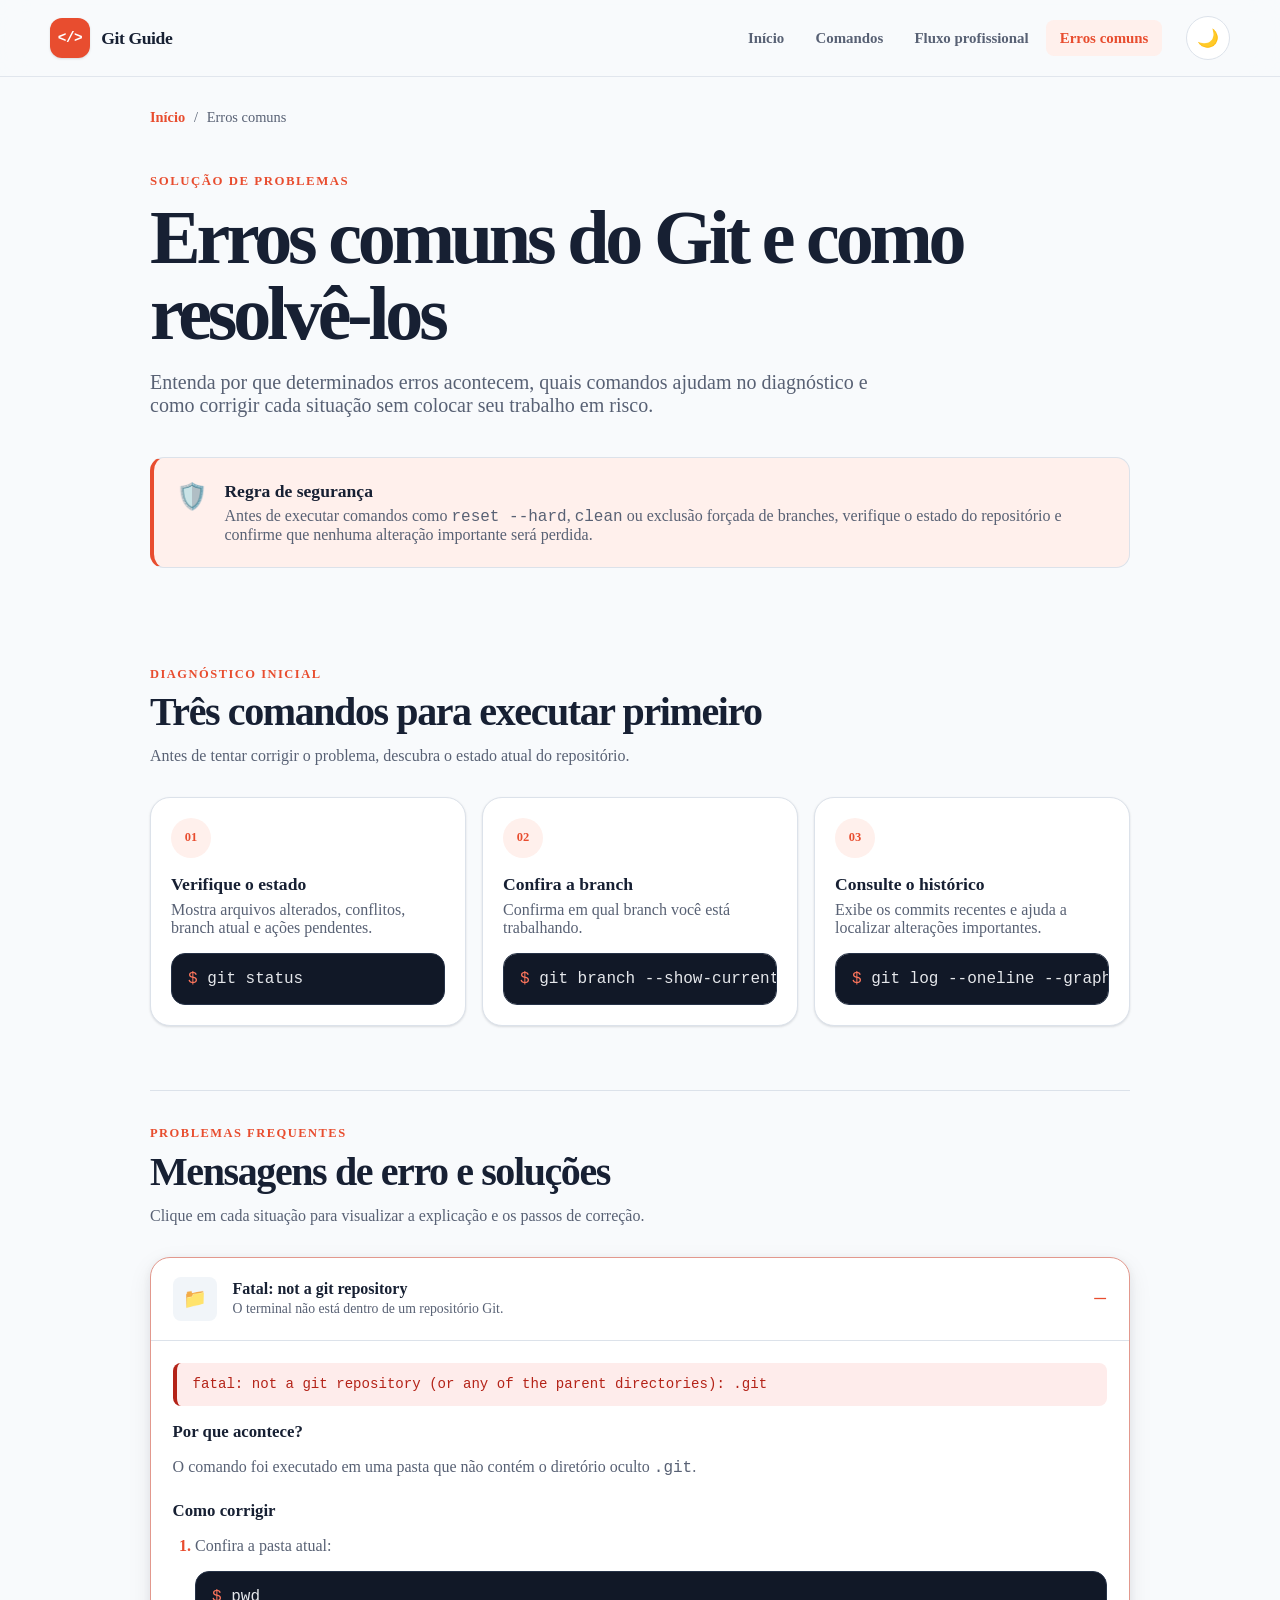
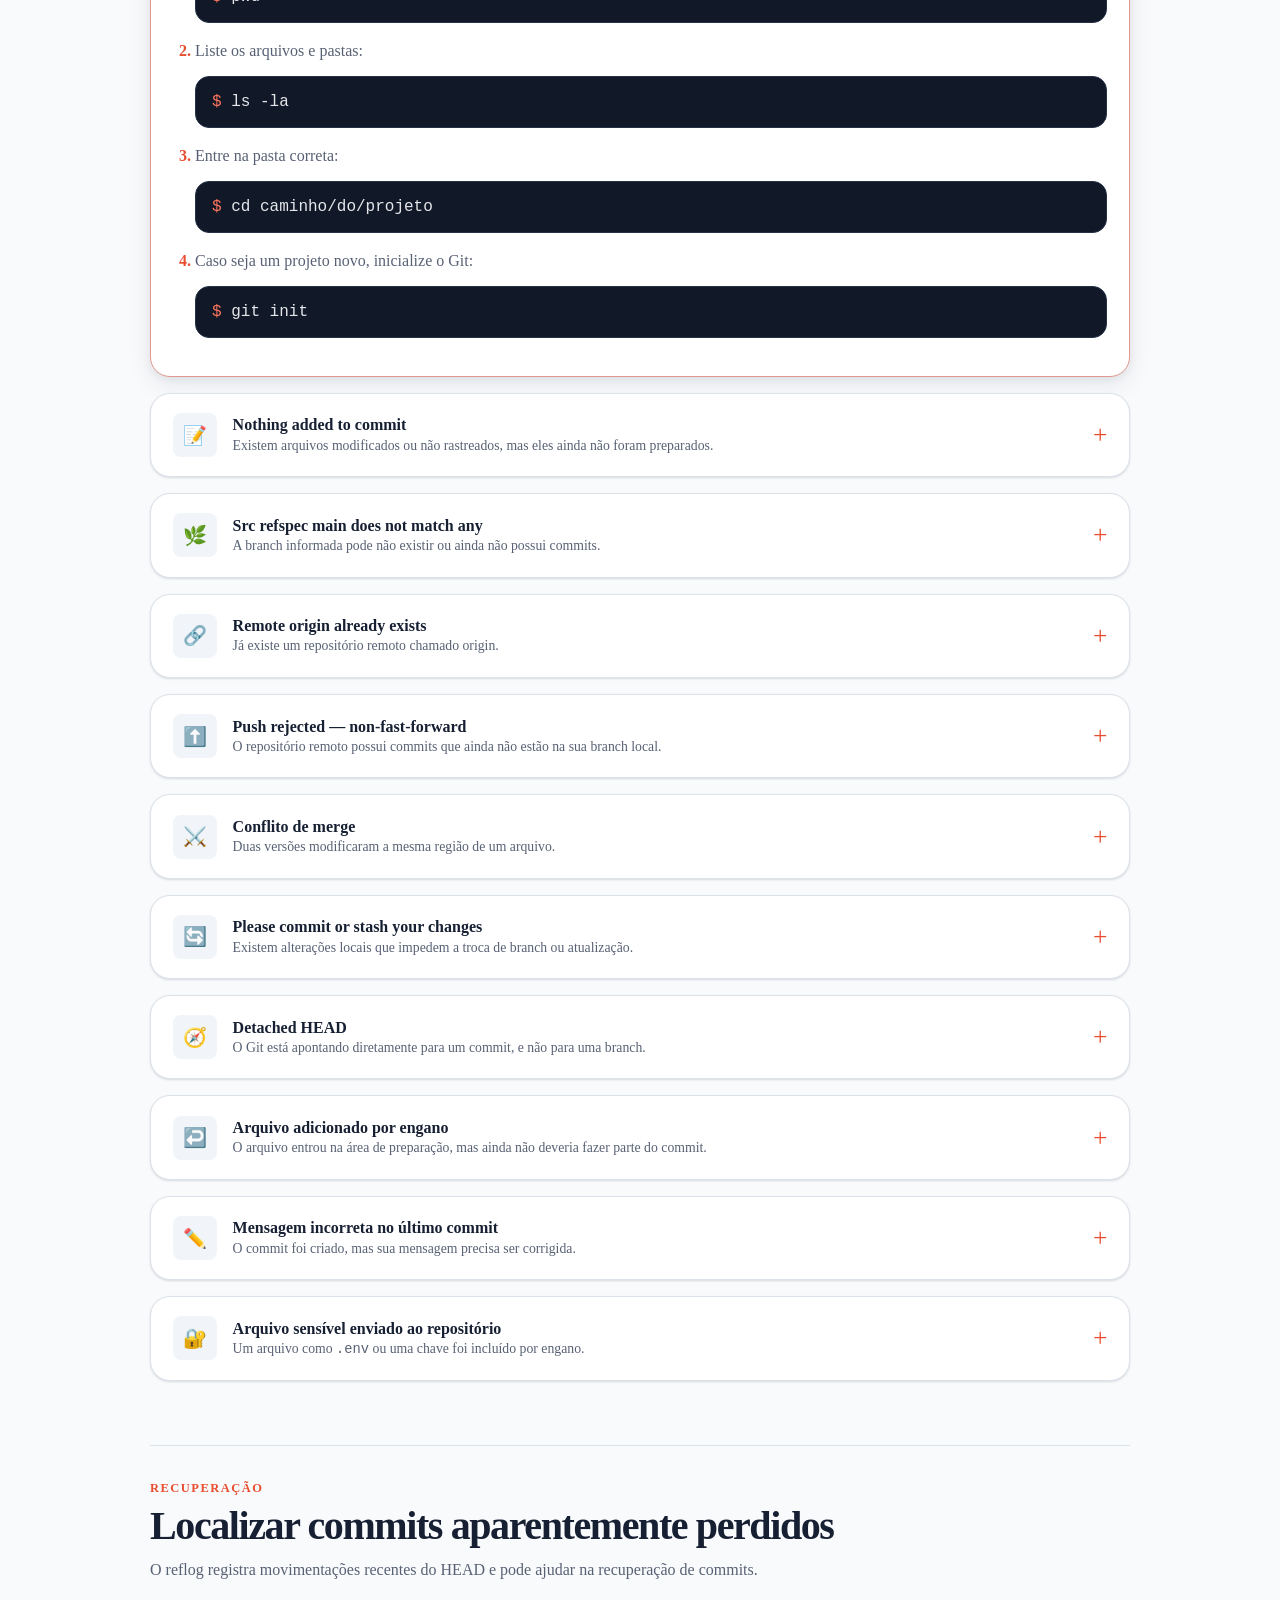
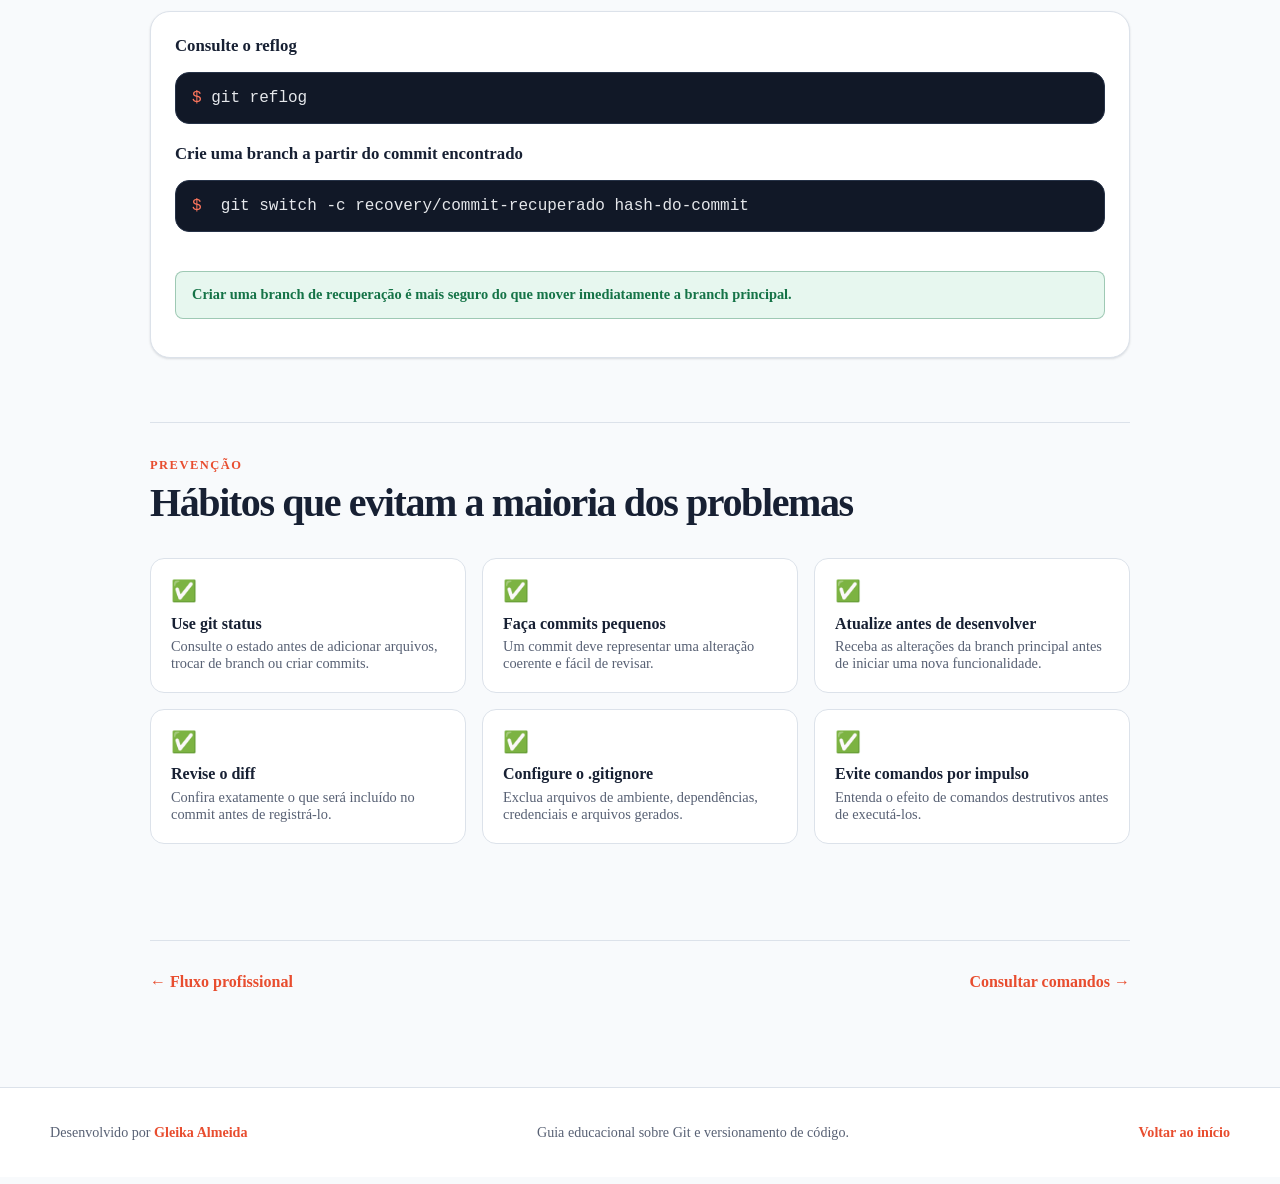
==== docs/pages/erros-comuns.html @ c33cf57c "feat: adiciona guia de erros comuns do git" ====
<!DOCTYPE html>
<html lang="pt-BR">
  <head>
    <meta charset="UTF-8" />
    <meta name="viewport" content="width=device-width, initial-scale=1.0"/>
    <meta name="description" content="Guia de erros comuns do Git com explicações, diagnóstico e soluções seguras."/>
    <meta name="author" content="Gleika Almeida"/>
    <meta name="theme-color" content="#0f172a"/>
    <title>Erros comuns e soluções — Git Guide</title>
    <link rel="stylesheet" href="../assets/css/style.css"/>
    <script src="../assets/js/page.js" defer ></script>
  </head>

  <body class="internal-page">
    <a class="skip-link" href="#conteudo-principal">Pular para o conteúdo principal</a>

    <header class="site-header">
      <div class="header-container">

        <a class="brand" href="../index.html" aria-label="Voltar para a página inicial">
          <span class="brand-icon" aria-hidden="true"> &lt;/&gt; </span>
          <span class="brand-text">Git Guide</span>
        </a>

        <nav class="main-navigation" aria-label="Navegação principal">
          <ul class="navigation-list">
            <li>
              <a href="../index.html">Início</a>
            </li>

            <li>
              <a href="../index.html#comandos">Comandos</a>
            </li>

            <li>
              <a href="./fluxo-profissional.html">Fluxo profissional</a>
            </li>

            <li>
              <a href="./erros-comuns.html" aria-current="page">Erros comuns</a>
            </li>
          </ul>
        </nav>

        <button class="theme-button" id="theme-button" type="button" aria-label="Ativar tema escuro" title="Ativar tema escuro">
          <span id="theme-icon" aria-hidden="true">
            🌙
          </span>
        </button>
      </div>
    </header>

    <main id="conteudo-principal">
      <div class="article-container">
        <nav class="breadcrumb" aria-label="Navegação estrutural">
          <a href="../index.html">
            Início
          </a>

          <span aria-hidden="true">
            /
          </span>

          <span aria-current="page">
            Erros comuns
          </span>
        </nav>

        <header class="article-header">
          <p class="section-eyebrow">
            Solução de problemas
          </p>

          <h1>
            Erros comuns do Git e como resolvê-los
          </h1>

          <p>
            Entenda por que determinados erros acontecem,
            quais comandos ajudam no diagnóstico e como
            corrigir cada situação sem colocar seu trabalho
            em risco.
          </p>
        </header>

        <aside class="article-note" aria-labelledby="safety-title">
          <span class="article-note-icon" aria-hidden="true">
            🛡️
          </span>

          <div>
            <h2 id="safety-title">
              Regra de segurança
            </h2>

            <p>
              Antes de executar comandos como
              <code>reset --hard</code>,
              <code>clean</code> ou exclusão forçada de branches,
              verifique o estado do repositório e confirme que
              nenhuma alteração importante será perdida.
            </p>
          </div>
        </aside>

        <section class="article-section" aria-labelledby="diagnostic-title">
          <header class="article-section-header">
            <span class="article-step-label">
              Diagnóstico inicial
            </span>

            <h2 id="diagnostic-title">
              Três comandos para executar primeiro
            </h2>

            <p>
              Antes de tentar corrigir o problema, descubra o estado
              atual do repositório.
            </p>
          </header>

          <div class="diagnostic-grid">
            <article class="diagnostic-card">
              <span class="diagnostic-number" aria-hidden="true">
                01
              </span>

              <h3>
                Verifique o estado
              </h3>

              <p>
                Mostra arquivos alterados, conflitos,
                branch atual e ações pendentes.
              </p>

              <div class="command-sequence">
                <code>git status</code>
              </div>
            </article>

            <article class="diagnostic-card">
              <span class="diagnostic-number" aria-hidden="true">
                02
              </span>

              <h3>
                Confira a branch
              </h3>

              <p>
                Confirma em qual branch você está trabalhando.
              </p>

              <div class="command-sequence">
                <code>git branch --show-current</code>
              </div>
            </article>

            <article class="diagnostic-card">
              <span class="diagnostic-number" aria-hidden="true">
                03
              </span>

              <h3>
                Consulte o histórico
              </h3>

              <p>
                Exibe os commits recentes e ajuda a localizar
                alterações importantes.
              </p>

              <div class="command-sequence">
                <code>git log --oneline --graph --all -10</code>
              </div>
            </article>
          </div>
        </section>

        <section class="article-section" aria-labelledby="problems-title">
          <header class="article-section-header">
            <span class="article-step-label">
              Problemas frequentes
            </span>

            <h2 id="problems-title">
              Mensagens de erro e soluções
            </h2>

            <p>
              Clique em cada situação para visualizar a explicação
              e os passos de correção.
            </p>
          </header>

          <div class="troubleshooting-list">
            <details class="troubleshooting-card" open>
              <summary>
                <span class="troubleshooting-icon">
                  📁
                </span>

                <span>
                  <strong>
                    Fatal: not a git repository
                  </strong>

                  <small>
                    O terminal não está dentro de um repositório Git.
                  </small>
                </span>
              </summary>

              <div class="troubleshooting-content">
                <p class="error-message">
                  fatal: not a git repository
                  (or any of the parent directories): .git
                </p>

                <h3>
                  Por que acontece?
                </h3>

                <p>
                  O comando foi executado em uma pasta que não contém
                  o diretório oculto <code>.git</code>.
                </p>

                <h3>
                  Como corrigir
                </h3>

                <ol class="solution-steps">
                  <li>
                    Confira a pasta atual:

                    <div class="command-sequence">
                      <code>pwd</code>
                    </div>
                  </li>

                  <li>
                    Liste os arquivos e pastas:

                    <div class="command-sequence">
                      <code>ls -la</code>
                    </div>
                  </li>

                  <li>
                    Entre na pasta correta:

                    <div class="command-sequence">
                      <code>cd caminho/do/projeto</code>
                    </div>
                  </li>

                  <li>
                    Caso seja um projeto novo, inicialize o Git:

                    <div class="command-sequence">
                      <code>git init</code>
                    </div>
                  </li>
                </ol>
              </div>
            </details>

            <details class="troubleshooting-card">
              <summary>
                <span class="troubleshooting-icon">
                  📝
                </span>

                <span>
                  <strong>
                    Nothing added to commit
                  </strong>

                  <small>
                    Existem arquivos modificados ou não rastreados,
                    mas eles ainda não foram preparados.
                  </small>
                </span>
              </summary>

              <div class="troubleshooting-content">
                <p class="error-message">
                  no changes added to commit
                  (use "git add" and/or "git commit -a")
                </p>

                <h3>
                  Por que acontece?
                </h3>

                <p>
                  O comando <code>git commit</code> foi executado
                  sem que os arquivos fossem adicionados à área
                  de preparação.
                </p>

                <h3>
                  Como corrigir
                </h3>

                <div class="command-sequence">
                  <code>git status</code>
                  <code>git add nome-do-arquivo</code>
                  <code>git commit -m "tipo: descreve a alteração"</code>
                </div>

                <p class="safe-note">
                  Adicionar arquivos individualmente reduz o risco de
                  incluir alterações não relacionadas no commit.
                </p>
              </div>
            </details>

            <details class="troubleshooting-card">
              <summary>
                <span class="troubleshooting-icon">
                  🌿
                </span>

                <span>
                  <strong>
                    Src refspec main does not match any
                  </strong>

                  <small>
                    A branch informada pode não existir ou ainda não
                    possui commits.
                  </small>
                </span>
              </summary>

              <div class="troubleshooting-content">
                <p class="error-message">
                  error: src refspec main does not match any
                </p>

                <h3>
                  Possíveis causas
                </h3>

                <ul class="problem-causes">
                  <li>
                    O repositório ainda não possui nenhum commit.
                  </li>

                  <li>
                    A branch atual possui outro nome.
                  </li>

                  <li>
                    O nome da branch foi digitado incorretamente.
                  </li>
                </ul>

                <h3>
                  Verifique a branch atual
                </h3>

                <div class="command-sequence">
                  <code>git branch --show-current</code>
                </div>

                <h3>
                  Caso ainda não exista um commit
                </h3>

                <div class="command-sequence">
                  <code>git add .</code>
                  <code>git commit -m "chore: cria estrutura inicial"</code>
                  <code>git push -u origin main</code>
                </div>

                <p class="safe-note">
                  Substitua <code>main</code> pelo nome realmente
                  apresentado em <code>git branch --show-current</code>.
                </p>
              </div>
            </details>

            <details class="troubleshooting-card">
              <summary>
                <span class="troubleshooting-icon">
                  🔗
                </span>

                <span>
                  <strong>
                    Remote origin already exists
                  </strong>

                  <small>
                    Já existe um repositório remoto chamado origin.
                  </small>
                </span>
              </summary>

              <div class="troubleshooting-content">
                <p class="error-message">
                  error: remote origin already exists
                </p>

                <h3>
                  Confira o remoto configurado
                </h3>

                <div class="command-sequence">
                  <code>git remote -v</code>
                </div>

                <h3>
                  Caso a URL esteja errada
                </h3>

                <div class="command-sequence">
                  <code>
                    git remote set-url origin
                    https://github.com/usuario/repositorio.git
                  </code>
                </div>

                <h3>
                  Confira novamente
                </h3>

                <div class="command-sequence">
                  <code>git remote -v</code>
                </div>

                <p class="safe-note">
                  Não é necessário criar outro <code>origin</code>.
                  Atualize a URL do remoto existente.
                </p>
              </div>
            </details>

            <details class="troubleshooting-card">
              <summary>
                <span class="troubleshooting-icon">
                  ⬆️
                </span>

                <span>
                  <strong>
                    Push rejected — non-fast-forward
                  </strong>

                  <small>
                    O repositório remoto possui commits que ainda
                    não estão na sua branch local.
                  </small>
                </span>
              </summary>

              <div class="troubleshooting-content">
                <p class="error-message">
                  rejected: non-fast-forward
                </p>

                <h3>
                  Por que acontece?
                </h3>

                <p>
                  Outra alteração foi enviada ao repositório remoto
                  antes do seu <code>push</code>. O Git impede que
                  você sobrescreva esse histórico acidentalmente.
                </p>

                <h3>
                  Solução recomendada</h3>

                <div class="command-sequence">
                  <code>git status</code>
                  <code>git pull --rebase origin main</code>
                  <code>git push</code>
                </div>

                <p>
                  Caso surja um conflito durante o rebase, resolva
                  os arquivos e execute:
                </p>

                <div class="command-sequence">
                  <code>git add nome-do-arquivo</code>
                  <code>git rebase --continue</code>
                </div>

                <p>
                  Para cancelar o rebase:
                </p>

                <div class="command-sequence">
                  <code>git rebase --abort</code>
                </div>

                <p class="danger-note">
                  Evite utilizar <code>git push --force</code> sem
                  compreender o impacto, especialmente em branches
                  compartilhadas.
                </p>
              </div>
            </details>

            <details class="troubleshooting-card">
              <summary>
                <span class="troubleshooting-icon">
                  ⚔️
                </span>

                <span>
                  <strong>
                    Conflito de merge
                  </strong>

                  <small>
                    Duas versões modificaram a mesma região de um
                    arquivo.
                  </small>
                </span>
              </summary>

              <div class="troubleshooting-content">
                <p class="error-message">
                  CONFLICT (content): Merge conflict in arquivo
                </p>

                <h3>
                  Identifique os arquivos em conflito
                </h3>

                <div class="command-sequence">
                  <code>git status</code>
                </div>

                <h3>
                  Localize os marcadores no arquivo
                </h3>

                <pre class="conflict-example"><code>&lt;&lt;&lt;&lt;&lt;&lt;&lt; HEAD
conteúdo da sua branch
=======
conteúdo da outra branch
&gt;&gt;&gt;&gt;&gt;&gt;&gt; nome-da-branch</code></pre>

                <ol class="solution-steps">
                  <li>
                    Escolha ou combine o conteúdo correto.
                  </li>

                  <li>
                    Remova os marcadores
                    <code>&lt;&lt;&lt;&lt;&lt;&lt;&lt;</code>,
                    <code>=======</code> e
                    <code>&gt;&gt;&gt;&gt;&gt;&gt;&gt;</code>.
                  </li>

                  <li>
                    Salve o arquivo.
                  </li>

                  <li>
                    Marque o conflito como resolvido:

                    <div class="command-sequence">
                      <code>git add nome-do-arquivo</code>
                    </div>
                  </li>
                </ol>

                <p>
                  Se o conflito ocorreu durante um merge:
                </p>

                <div class="command-sequence">
                  <code>git commit</code>
                </div>

                <p>
                  Se ocorreu durante um rebase:
                </p>

                <div class="command-sequence">
                  <code>git rebase --continue</code>
                </div>

                <p>
                  Para cancelar um merge ainda não concluído:
                </p>

                <div class="command-sequence">
                  <code>git merge --abort</code>
                </div>
              </div>
            </details>

            <details class="troubleshooting-card">
              <summary>
                <span class="troubleshooting-icon">
                  🔄
                </span>

                <span>
                  <strong>
                    Please commit or stash your changes
                  </strong>

                  <small>
                    Existem alterações locais que impedem a troca
                    de branch ou atualização.
                  </small>
                </span>
              </summary>

              <div class="troubleshooting-content">
                <p class="error-message">
                  Please commit your changes or stash them before
                  you switch branches
                </p>

                <h3>
                  Opção 1 — Criar um commit
                </h3>

                <div class="command-sequence">
                  <code>git add .</code>
                  <code>
                    git commit -m "wip: salva trabalho em andamento"
                  </code>
                </div>

                <h3>
                  Opção 2 — Guardar temporariamente
                </h3>

                <div class="command-sequence">
                  <code>
                    git stash push -m "trabalho em andamento"
                  </code>
                  <code>git switch nome-da-branch</code>
                </div>

                <p>
                  Para recuperar depois:
                </p>

                <div class="command-sequence">
                  <code>git stash list</code>
                  <code>git stash pop</code>
                </div>

                <p class="safe-note">
                  Use o stash para alterações temporárias. Um trabalho
                  importante e coerente deve ser registrado em commit.
                </p>
              </div>
            </details>

            <details class="troubleshooting-card">
              <summary>
                <span class="troubleshooting-icon">
                  🧭
                </span>

                <span>
                  <strong>
                    Detached HEAD
                  </strong>

                  <small>
                    O Git está apontando diretamente para um commit,
                    e não para uma branch.
                  </small>
                </span>
              </summary>

              <div class="troubleshooting-content">
                <p class="error-message">
                  You are in 'detached HEAD' state
                </p>

                <h3>
                  Caso você não tenha criado alterações
                </h3>

                <div class="command-sequence">
                  <code>git switch main</code>
                </div>

                <h3>
                  Caso tenha criado commits que deseja preservar
                </h3>

                <div class="command-sequence">
                  <code>git switch -c recovery/trabalho-recuperado</code>
                </div>

                <p class="safe-note">
                  Criar uma branch nesse ponto preserva os commits
                  realizados enquanto o HEAD estava desconectado.
                </p>
              </div>
            </details>

            <details class="troubleshooting-card">
              <summary>
                <span class="troubleshooting-icon">
                  ↩️
                </span>

                <span>
                  <strong>
                    Arquivo adicionado por engano
                  </strong>

                  <small>
                    O arquivo entrou na área de preparação, mas ainda
                    não deveria fazer parte do commit.
                  </small>
                </span>
              </summary>

              <div class="troubleshooting-content">
                <h3>
                  Retire o arquivo da área de preparação
                </h3>

                <div class="command-sequence">
                  <code>
                    git restore --staged nome-do-arquivo
                  </code>
                </div>

                <p>
                  As alterações continuarão no arquivo. Apenas a
                  preparação será desfeita.
                </p>

                <p class="safe-note">
                  Esse comando é diferente de
                  <code>git restore nome-do-arquivo</code>, que
                  descarta alterações locais.
                </p>
              </div>
            </details>

            <details class="troubleshooting-card">
              <summary>
                <span class="troubleshooting-icon">
                  ✏️
                </span>

                <span>
                  <strong>
                    Mensagem incorreta no último commit
                  </strong>

                  <small>
                    O commit foi criado, mas sua mensagem precisa
                    ser corrigida.
                  </small>
                </span>
              </summary>

              <div class="troubleshooting-content">
                <h3>
                  Caso o commit ainda não tenha sido enviado
                </h3>

                <div class="command-sequence">
                  <code>
                    git commit --amend -m
                    "docs: corrige mensagem do commit"
                  </code>
                </div>

                <p class="danger-note">
                  Evite alterar commits que já foram enviados para
                  uma branch compartilhada. O amend muda a
                  identificação do commit.
                </p>
              </div>
            </details>

            <details class="troubleshooting-card">
              <summary>
                <span class="troubleshooting-icon">
                  🔐
                </span>

                <span>
                  <strong>
                    Arquivo sensível enviado ao repositório
                  </strong>

                  <small>
                    Um arquivo como <code>.env</code> ou uma chave
                    foi incluído por engano.
                  </small>
                </span>
              </summary>

              <div class="troubleshooting-content">
                <h3>
                  Remova o arquivo do rastreamento
                </h3>

                <div class="command-sequence">
                  <code>git rm --cached .env</code>
                </div>

                <h3>
                  Adicione ao arquivo .gitignore
                </h3>

                <div class="command-sequence">
                  <code>echo ".env" &gt;&gt; .gitignore</code>
                  <code>git add .gitignore</code>
                  <code>
                    git commit -m
                    "security: remove arquivo de ambiente"
                  </code>
                </div>

                <p class="danger-note">
                  Caso uma senha, token ou chave já tenha sido
                  enviada ao GitHub, considere a credencial
                  comprometida e substitua-a imediatamente.
                  Remover o arquivo em um novo commit não apaga
                  automaticamente o conteúdo do histórico anterior.
                </p>
              </div>
            </details>
          </div>
        </section>

        <section class="article-section" aria-labelledby="recovery-title">
          <header class="article-section-header">
            <span class="article-step-label">
              Recuperação
            </span>

            <h2 id="recovery-title">
              Localizar commits aparentemente perdidos
            </h2>

            <p>
              O reflog registra movimentações recentes do HEAD e pode
              ajudar na recuperação de commits.
            </p>
          </header>

          <div class="recovery-panel">
            <div>
              <h3>
                Consulte o reflog
              </h3>

              <div class="command-sequence">
                <code>git reflog</code>
              </div>
            </div>

            <div>
              <h3>
                Crie uma branch a partir do commit encontrado
              </h3>

              <div class="command-sequence">
                <code>
                  git switch -c recovery/commit-recuperado
                  hash-do-commit
                </code>
              </div>
            </div>

            <p class="safe-note">
              Criar uma branch de recuperação é mais seguro do que
              mover imediatamente a branch principal.
            </p>
          </div>
        </section>

        <section
          class="article-section" aria-labelledby="avoid-title">
          <header class="article-section-header">
            <span class="article-step-label">
              Prevenção
            </span>

            <h2 id="avoid-title">
              Hábitos que evitam a maioria dos problemas
            </h2>
          </header>

          <div class="prevention-grid">
            <article>
              <span aria-hidden="true">
                ✅
              </span>

              <h3>
                Use git status
              </h3>

              <p>
                Consulte o estado antes de adicionar arquivos,
                trocar de branch ou criar commits.
              </p>
            </article>

            <article>
              <span aria-hidden="true">
                ✅
              </span>

              <h3>
                Faça commits pequenos
              </h3>

              <p>
                Um commit deve representar uma alteração coerente
                e fácil de revisar.
              </p>
            </article>

            <article>
              <span aria-hidden="true">
                ✅
              </span>

              <h3>
                Atualize antes de desenvolver
              </h3>

              <p>
                Receba as alterações da branch principal antes de
                iniciar uma nova funcionalidade.
              </p>
            </article>

            <article>
              <span aria-hidden="true">
                ✅
              </span>

              <h3>
                Revise o diff
              </h3>

              <p>
                Confira exatamente o que será incluído no commit
                antes de registrá-lo.
              </p>
            </article>

            <article>
              <span aria-hidden="true">
                ✅
              </span>

              <h3>
                Configure o .gitignore
              </h3>

              <p>
                Exclua arquivos de ambiente, dependências,
                credenciais e arquivos gerados.
              </p>
            </article>

            <article>
              <span aria-hidden="true">
                ✅
              </span>

              <h3>
                Evite comandos por impulso
              </h3>

              <p>
                Entenda o efeito de comandos destrutivos antes
                de executá-los.
              </p>
            </article>
          </div>
        </section>

        <nav class="article-navigation" aria-label="Navegação entre conteúdos">
          <a href="./fluxo-profissional.html">
            ← Fluxo profissional
          </a>

          <a href="../index.html#comandos">
            Consultar comandos →
          </a>
        </nav>
      </div>
    </main>

    <footer class="site-footer">
      <div class="footer-container">
        <p>
          Desenvolvido por
          <a href="https://github.com/Gleika-Almeida" target="_blank" rel="noopener noreferrer">
            Gleika Almeida
          </a>
        </p>

        <p>
          Guia educacional sobre Git e versionamento de código.
        </p>

        <a href="#conteudo-principal">
          Voltar ao início
        </a>
      </div>
    </footer>
  </body>
</html>
---- docs/assets/css/style.css ----
/* ==========================================================
   VARIÁVEIS GLOBAIS
   ========================================================== */

:root {
  color-scheme: lingt;

  --color-primary: #e84d2f;
  --color-primary-hover: #c83d24;
  --color-primary-soft: #fff0ec;

  --color-background: #f8fafc;
  --color-surface: #ffffff;
  --color-surface-secondary: #f1f5f9;
  --color-surface-hover: #e8edf3;

  --color-text: #172033;
  --color-text-secondary: #586174;
  --color-text-muted: #7a8497;

  --color-border: #dce2ea;
  --color-border-strong: #c5ced9;

  --color-success: #157347;
  --color-success-soft: #e7f7ef;

  --color-warning: #9a6700;
  --color-warning-soft: #fff6d8;

  --color-danger: #b42318;
  --color-danger-soft: #feeceb;

  --color-terminal: #111827;
  --color-terminal-text: #e5e7eb;
  --color-terminal-muted: #94a3b8;
  --color-terminal-success: #4ade80;

  --color-focus: #2563eb;

  --shadow-small:
    0 1px 2px rgba(15, 23, 42, 0.06),
    0 1px 3px rgba(15, 23, 42, 0.08);

  --shadow-medium:
    0 8px 24px rgba(15, 23, 42, 0.08),
    0 2px 8px rgba(15, 23, 42, 0.06);

  --shadow-large:
    0 24px 60px rgba(15, 23, 42, 0.14);

  --radius-small: 0.5rem;
  --radius-medium: 0.875rem;
  --radius-large: 1.25rem;
  --radius-pill: 999px;

  --container-width: 1180px;

  --transition-fast: 160ms ease;
  --transition-normal: 280ms ease; 
}   

/* ==========================================================
   TEMA ESCURO
   O JavaScript adicionará data-theme="dark" ao elemento html.
   ========================================================== */

html[data-theme="dark"] {
  color-scheme: dark;

  --color-primary: #ff765d;
  --color-primary-hover: #ff947f;
  --color-primary-soft: #3a1d18;

  --color-background: #0b1120;
  --color-surface: #121a2b;
  --color-surface-secondary: #182235;
  --color-surface-hover: #202c42;

  --color-text: #edf2f7;
  --color-text-secondary: #bac4d3;
  --color-text-muted: #8e9aad;

  --color-border: #28364c;
  --color-border-strong: #3a4b65;

  --color-success: #6ee7a7;
  --color-success-soft: #123526;

  --color-warning: #facc55;
  --color-warning-soft: #3b2e0a;

  --color-danger: #ff8b84;
  --color-danger-soft: #401d1d;

  --color-terminal: #050914;
  --color-terminal-text: #e5e7eb;
  --color-terminal-muted: #94a3b8;
  --color-terminal-success: #4ade80;

  --color-focus: #60a5fa;

  --shadow-small:
    0 1px 3px rgba(0, 0, 0, 0.22);

  --shadow-medium:
    0 10px 30px rgba(0, 0, 0, 0.28);

  --shadow-large:
    0 26px 70px rgba(0, 0, 0, 0.38);
}

/* ==========================================================
   RESET E CONFIGURAÇÕES BÁSICAS
   ========================================================== */

*,
*::before,
*::after {
  box-sizing: border-box;
}

html {
  scroll-behavior: smooth;
  scroll-padding-top: 7rem;
}

body {
  min-width: 320px;
  margin: 0;
  overflow-x: hidden;

  background-color: var(--color-background);
  color: var(--color-text);

  font-family:
    Inter,
    ui-sans-serif,
    system-ui,
    -apple-system,
    BlinkMacSystemFont,
    "Segoe UI",
    sans-serif;

  font-size: 1rem;
  line-height: 1.6;

  transition:
    background-color var(--transition-normal),
    color var(--transition-normal);
}

body,
button,
input {
  font: inherit;
}

img,
svg {
  display: block;
  max-width: 100%;
}

button,
a {
  -webkit-tap-highlight-color: transparent;
}

button {
  border: 0;
  cursor: pointer;
}

a {
  color: inherit;
  text-decoration: none;
}

ul {
  margin: 0;
  padding: 0;
}

code {
  font-family:
    "Ubuntu Mono",
    "Cascadia Code",
    "Fira Code",
    Consolas,
    monospace;
}

::selection {
  background-color: var(--color-primary);
  color: #ffffff;
}

/* ==========================================================
   ACESSIBILIDADE
   ========================================================== */

:focus-visible {
  outline: 3px solid var(--color-focus);
  outline-offset: 3px;
}   

.skip-link {
  position: fixed;
  top: 1rem;
  left: 1rem;
  z-index: 9999;

  padding: 0.75rem 1rem;

  border-radius: var(--radius-small);
  background-color: var(--color-text);
  color: var(--color-background);
  font-weight: 700;

  transform: translateY(-160%);
  transition: transform var(--transition-fast);
}

.skip-link:focus {
  transform: translateY(0);
}

/* ==========================================================
   ELEMENTOS REUTILIZÁVEIS
   ========================================================== */

.header-container,
.hero-container,
.statistics-container,
.section-container,
.footer-container {
  width: min(calc(100% - 2rem), var(--container-width));
  margin-inline: auto;
}

.primary-button,
.secondary-button {
  display: inline-flex;
  min-height: 3rem;
  align-items: center;
  justify-content: center;
  gap: 0.5rem;

  padding: 0.75rem 1.25rem;

  border: 1px solid transparent;
  border-radius: var(--radius-small);

  font-weight: 700;
  line-height: 1.2;

  transition:
    transform var(--transition-fast),
    background-color var(--transition-fast),
    border-color var(--transition-fast),
    color var(--transition-fast),
    box-shadow var(--transition-fast);
}

.primary-button {
  background-color: var(--color-primary);
  color: #ffffff;
  box-shadow: var(--shadow-small);
}

.primary-button:hover {
  background-color: var(--color-primary-hover);
  box-shadow: var(--shadow-medium);
  transform: translateY(-2px);
}

.secondary-button {
  border-color: var(--color-border-strong);
  background-color: var(--color-surface);
  color: var(--color-text);
}

.secondary-button:hover {
  border-color: var(--color-primary);
  background-color: var(--color-primary-soft);
  color: var(--color-primary);
  transform: translateY(-2px);
}

.section-header {
  max-width: 760px;
  margin-bottom: 2.25rem;
}

.section-header h2,
.contribution-container h2 {
  margin: 0.35rem 0 0.75rem;

  font-size: clamp(1.8rem, 4w, 2.75rem);
  line-height: 1.15;
  letter-spacing: -0.035em;
}

.section-header p,
.contribution-container p {
  margin: 0;
  color: var(--color-text-secondary);
  font-size: 1.05rem;
}

.section-eyebrow,
.hero-eyebrow {
  margin: 0;

  color: var(--color-primary);
  font-size: 0.8rem;
  font-weight: 800;
  letter-spacing: 0.12em;
  text-transform: uppercase;
}

.section-eyebrow,
.hero-eyebrow {
  margin: 0;

  color: var(--color-primary);
  font-size: 0.8rem;
  font-weight: 800;
  letter-spacing: 0.12em;
  text-transform: uppercase;
}
/* ==========================================================
   CABEÇALHO
   ========================================================== */

.site-header {
  position: sticky;
  top: 0;
  z-index: 1000;

  border-bottom: 1px solid
    color-mix(in srgb, var(--color-border) 80%, transparent);

  background-color:
    color-mix(in srgb, var(--color-background) 88%, transparent);

  backdrop-filter: blur(16px);
  -webkit-backdrop-filter: blur(16px);
}

.header-container {
  display: flex;
  min-height: 4.75rem;
  align-items: center;
  gap: 1.5rem;
}

.brand {
  display: inline-flex;
  flex-shrink: 0;
  align-items: center;
  gap: 0.7rem;

  font-weight: 850;
  letter-spacing: -0.025em;
}

.brand-icon {
  display: grid;
  width: 2.5rem;
  height: 2.5rem;
  place-items: center;

  border-radius: 0.75rem;
  background-color: var(--color-primary);
  color: #ffffff;

  font-family: monospace;
  font-size: 0.9rem;
  font-weight: 800;

  box-shadow: var(--shadow-small);
}

.brand-text {
  font-size: 1.1rem;
}

.main-navigation {
  margin-left: auto;
}

.navigation-list {
  display: flex;
  align-items: center;
  gap: 0.25rem;

  list-style: none;
}

.navigation-list a {
  display: block;
  padding: 0.6rem 0.85rem;

  border-radius: var(--radius-small);
  color: var(--color-text-secondary);

  font-size: 0.93rem;
  font-weight: 650;

  transition:
    background-color var(--transition-fast),
    color var(--transition-fast);
}

.navigation-list a:hover {
  background-color: var(--color-surface-secondary);
  color: var(--color-text);
}

.theme-button {
  display: grid;
  width: 2.75rem;
  height: 2.75rem;
  flex-shrink: 0;
  place-items: center;

  border: 1px solid var(--color-border);
  border-radius: 50%;

  background-color: var(--color-surface);
  color: var(--color-text);

  font-size: 1.1rem;

  transition:
    transform var(--transition-fast),
    border-color var(--transition-fast),
    background-color var(--transition-fast);
}

.theme-button:hover {
  border-color: var(--color-primary);
  background-color: var(--color-primary-soft);
  transform: rotate(8deg);
}

/* ==========================================================
   HERO
   ========================================================== */

.hero-section {
  position: relative;
  overflow: hidden;

  padding: clamp(4.5rem, 9vw, 8rem) 0;

  background:
    radial-gradient(
      circle at 10% 15%,
      color-mix(in srgb, var(--color-primary) 18%, transparent),
      transparent 34%
    ),
    radial-gradient(
      circle at 88% 80%,
      color-mix(in srgb, var(--color-focus) 11%, transparent),
      transparent 28%
    );
}

.hero-section::before {
  position: absolute;
  inset: 0;
  z-index: -1;

  background-image:
    linear-gradient(
      color-mix(in srgb, var(--color-border) 35%, transparent) 1px,
      transparent 1px
    ),
    linear-gradient(
      90deg,
      color-mix(in srgb, var(--color-border) 35%, transparent) 1px,
      transparent 1px
    );

  background-size: 38px 38px;
  content: "";
  mask-image: linear-gradient(to bottom, black, transparent 88%);
}

.hero-container {
  display: grid;
  grid-template-columns: minmax(0, 1.05fr) minmax(330px, 0.95fr);
  align-items: center;
  gap: clamp(2.5rem, 7vw, 6rem);
}

.hero-content {
  max-width: 670px;
}

.hero-content h1 {
  max-width: 780px;
  margin: 0.6rem 0 1.25rem;

  font-size: clamp(2.6rem, 7vw, 5.25rem);
  line-height: 0.98;
  letter-spacing: -0.065em;
}

.hero-description {
  max-width: 620px;
  margin: 0;

  color: var(--color-text-secondary);
  font-size: clamp(1.05rem, 2vw, 1.25rem);
}

.hero-actions {
  display: flex;
  flex-wrap: wrap;
  gap: 0.85rem;
  margin-top: 2rem;
}

/* ==========================================================
   TERMINAL
   ========================================================== */

.hero-terminal {
  position: relative;

  overflow: hidden;

  border: 1px solid #28354a;
  border-radius: var(--radius-large);

  background-color: var(--color-terminal);
  color: var(--color-terminal-text);

  box-shadow: var(--shadow-large);
  transform: perspective(1200px) rotateY(-4deg) rotateX(2deg);
  transition: transform var(--transition-normal);
}

.hero-terminal:hover {
  transform: perspective(1200px) rotateY(0) rotateX(0)
    translateY(-4px);
}

.terminal-header {
  display: flex;
  align-items: center;
  gap: 0.5rem;

  min-height: 3rem;
  padding: 0 1rem;

  border-bottom: 1px solid #28354a;
  background-color: #171f2e;
}

.terminal-dot {
  width: 0.7rem;
  height: 0.7rem;
  border-radius: 50%;
}

.terminal-dot:nth-child(1) {
  background-color: #ff5f57;
}

.terminal-dot:nth-child(2) {
  background-color: #febc2e;
}

.terminal-dot:nth-child(3) {
  background-color: #28c840;
}

.terminal-content {
  min-height: 230px;
  padding: 1.5rem;

  font-family:
    "Ubuntu Mono",
    "Cascadia Code",
    "Fira Code",
    Consolas,
    monospace;

  font-size: clamp(0.88rem, 2vw, 1rem);
}

.terminal-content p {
  margin: 0 0 0.8rem;
}

.terminal-content p:first-child {
  color: var(--color-terminal-text);
}

.terminal-content p:first-child span {
  margin-right: 0.45rem;
  color: #ff765d;
}

.terminal-success {
  color: var(--color-terminal-success);
}

/* ==========================================================
   ESTATÍSTICAS
   ========================================================== */

.statistics-section {
  position: relative;
  z-index: 2;

  margin-top: -2rem;
}

.statistics-container {
  display: grid;
  grid-template-columns: repeat(3, 1fr);

  overflow: hidden;

  border: 1px solid var(--color-border);
  border-radius: var(--radius-large);

  background-color: var(--color-surface);
  box-shadow: var(--shadow-medium);
}

.statistic-card {
  display: flex;
  min-height: 8rem;
  flex-direction: column;
  align-items: center;
  justify-content: center;

  padding: 1.5rem;
  text-align: center;
}

.statistic-card + .statistic-card {
  border-left: 1px solid var(--color-border);
}

.statistic-card strong {
  color: var(--color-primary);
  font-size: clamp(1.75rem, 4vw, 2.5rem);
  line-height: 1;
}

.statistic-card span {
  margin-top: 0.45rem;
  color: var(--color-text-secondary);
  font-size: 0.9rem;
}

/* ==========================================================
   SEÇÃO DE COMANDOS
   ========================================================== */

.commands-section,
.learning-section,
.contribution-section {
  padding: clamp(4.5rem, 8vw, 7rem) 0;
}

.commands-section {
  background-color: var(--color-background);
}

/* Pesquisa */

.search-container {
  max-width: 760px;
  margin-bottom: 2rem;
}

.search-label {
  display: block;
  margin-bottom: 0.55rem;
  font-size: 0.92rem;
  font-weight: 700;
}

.search-field {
  position: relative;
}

.search-icon {
  position: absolute;
  top: 50%;
  left: 1rem;

  pointer-events: none;
  transform: translateY(-50%);
}

.search-field input {
  width: 100%;
  min-height: 3.5rem;

  padding: 0.8rem 3.2rem 0.8rem 3rem;

  border: 1px solid var(--color-border-strong);
  border-radius: var(--radius-medium);

  background-color: var(--color-surface);
  color: var(--color-text);

  box-shadow: var(--shadow-small);

  transition:
    border-color var(--transition-fast),
    box-shadow var(--transition-fast),
    background-color var(--transition-fast);
}

.search-field input::placeholder {
  color: var(--color-text-muted);
}

.search-field input:hover {
  border-color: var(--color-primary);
}

.search-field input:focus {
  border-color: var(--color-focus);
  outline: 0;
  box-shadow:
    0 0 0 4px
      color-mix(in srgb, var(--color-focus) 18%, transparent),
    var(--shadow-small);
}

.clear-search-button {
  position: absolute;
  top: 50%;
  right: 0.75rem;

  display: grid;
  width: 2rem;
  height: 2rem;
  place-items: center;

  border-radius: 50%;
  background-color: var(--color-surface-secondary);
  color: var(--color-text-secondary);

  font-size: 1.4rem;
  line-height: 1;

  transform: translateY(-50%);
}

.clear-search-button:hover {
  background-color: var(--color-surface-hover);
  color: var(--color-text);
}

/* Filtros */

.filters-container {
  margin-bottom: 1.7rem;
}

.filters-container {
  margin-bottom: 1.7rem;
}

.filter-buttons {
  display: flex;
  flex-wrap: wrap;
  gap: 0.6rem;
}

.filter-button {
  min-height: 2.55rem;
  padding: 0.55rem 0.95rem;

  border: 1px solid var(--color-border);
  border-radius: var(--radius-pill);

  background-color: var(--color-surface);
  color: var(--color-text-secondary);

  font-size: 0.9rem;
  font-weight: 700;

  transition:
    background-color var(--transition-fast),
    border-color var(--transition-fast),
    color var(--transition-fast),
    transform var(--transition-fast);
}

.filter-button:hover {
  border-color: var(--color-primary);
  color: var(--color-primary);
  transform: translateY(-1px);
}

.filter-button.active,
.filter-button[aria-pressed="true"] {
  border-color: var(--color-primary);
  background-color: var(--color-primary);
  color: #ffffff;
}

.results-header {
  display: flex;
  min-height: 2rem;
  align-items: center;
  justify-content: space-between;

  margin: 2rem 0 1rem;
}

.results-header p {
  margin: 0;
  color: var(--color-text-secondary);
  font-size: 0.93rem;
}

/* Grade de comandos */

.commands-grid {
  display: grid;
  grid-template-columns: repeat(2, minmax(0, 1fr));
  gap: 1.25rem;
}

/* Cartões que serão criados pelo JavaScript */

.command-card {
  display: flex;
  min-width: 0;
  flex-direction: column;

  overflow: hidden;

  border: 1px solid var(--color-border);
  border-radius: var(--radius-large);

  background-color: var(--color-surface);
  box-shadow: var(--shadow-small);

  transition:
    transform var(--transition-fast),
    border-color var(--transition-fast),
    box-shadow var(--transition-fast);
}

.command-card:hover {
  border-color:
    color-mix(in srgb, var(--color-primary) 55%, var(--color-border));
  box-shadow: var(--shadow-medium);
  transform: translateY(-4px);
}

.command-card-header {
  display: flex;
  align-items: flex-start;
  justify-content: space-between;
  gap: 1rem;

  padding: 1.25rem 1.25rem 0;
}

.command-card-title {
  min-width: 0;
  margin: 0;

  font-size: 1.15rem;
  line-height: 1.35;
}

.command-badges {
  display: flex;
  flex-wrap: wrap;
  gap: 0.4rem;

  margin-top: 0.75rem;
}

.command-badges {
  display: flex;
  flex-wrap: wrap;
  gap: 0.4rem;

  margin-top: 0.75rem;
}

.command-badge.basic {
  background-color: var(--color-success-soft);
  color: var(--color-success);
}

.command-badge.intermediate {
  background-color: var(--color-warning-soft);
  color: var(--color-warning);
}

.command-badge.advanced,
.command-badge.dangerous {
  background-color: var(--color-danger-soft);
  color: var(--color-danger);
}

.command-description {
  margin: 1rem 1.25rem;
  color: var(--color-text-secondary);
}

/* Bloco de código */

.command-code-wrapper {
  position: relative;
  margin-top: auto;
}

.command-code {
  display: block;
  overflow-x: auto;

  padding: 1.15rem 4.5rem 1.15rem 1.25rem;

  border-top: 1px solid #263247;
  background-color: var(--color-terminal);
  color: var(--color-terminal-text);

  font-size: 0.9rem;
  white-space: nowrap;
}

.copy-button {
  position: absolute;
  top: 50%;
  right: 0.8rem;

  min-height: 2.1rem;
  padding: 0.35rem 0.65rem;

  border: 1px solid #3b4960;
  border-radius: var(--radius-small);

  background-color: #1c2738;
  color: #d7dde7;

  font-size: 0.75rem;
  font-weight: 750;

  transform: translateY(-50%);

  transition:
    background-color var(--transition-fast),
    border-color var(--transition-fast),
    color var(--transition-fast);
}

.copy-button:hover {
  border-color: #ff765d;
  background-color: #2a1720;
  color: #ff9c89;
}

.command-example {
  margin: 0;
  padding: 1rem 1.25rem;

  border-top: 1px solid var(--color-border);
  background-color: var(--color-surface-secondary);
  color: var(--color-text-secondary);

  font-size: 0.88rem;
}

.command-example strong {
  color: var(--color-text);
}

.command-example strong {
  color: var(--color-text);
}

/* Aviso dentro dos cartões */

.command-warning {
  margin: 0 1.25rem 1.25rem;
  padding: 0.8rem 0.9rem;

  border: 1px solid
    color-mix(in srgb, var(--color-danger) 35%, transparent);
  border-radius: var(--radius-small);

  background-color: var(--color-danger-soft);
  color: var(--color-danger);

  font-size: 0.86rem;
  font-weight: 650;
}

/* Estado vazio */

.empty-state {
  max-width: 620px;
  margin: 2.5rem auto 0;
  padding: 3rem 1.5rem;

  border: 1px dashed var(--color-border-strong);
  border-radius: var(--radius-large);

  text-align: center;
}

.empty-state-icon {
  display: block;
  margin-bottom: 0.8rem;
  font-size: 2.5rem;
}

.empty-state h3 {
  margin: 0;
  font-size: 1.35rem;
}

.empty-state p {
  margin: 0.5rem 0 1.25rem;
  color: var(--color-text-secondary);
}

.empty-state p {
  margin: 0.5rem 0 1.25rem;
  color: var(--color-text-secondary);
}

/* ==========================================================
   TRILHA DE APRENDIZADO
   ========================================================== */

.learning-section {
  border-top: 1px solid var(--color-border);
  border-bottom: 1px solid var(--color-border);

  background-color: var(--color-surface-secondary);
}

.learning-section {
  border-top: 1px solid var(--color-border);
  border-bottom: 1px solid var(--color-border);

  background-color: var(--color-surface-secondary);
}

.learning-card {
  position: relative;
  overflow: hidden;

  padding: 1.5rem;

  border: 1px solid var(--color-border);
  border-radius: var(--radius-large);

  background-color: var(--color-surface);
  box-shadow: var(--shadow-small);

  transition:
    transform var(--transition-fast),
    border-color var(--transition-fast),
    box-shadow var(--transition-fast);
}

.learning-card:hover {
  border-color: var(--color-primary);
  box-shadow: var(--shadow-medium);
  transform: translateY(-4px);
}

.learning-number {
  display: inline-block;

  color: var(--color-primary);
  font-size: 0.85rem;
  font-weight: 850;
  letter-spacing: 0.12em;
}

.learning-card h3 {
  margin: 0.75rem 0 0.5rem;
  font-size: 1.25rem;
}

.learning-card p {
  margin: 0;
  color: var(--color-text-secondary);
}

.learning-card ul {
  display: grid;
  gap: 0.55rem;

  margin-top: 1.25rem;
  list-style: none;
}

.learning-card li {
  position: relative;
  padding-left: 1.25rem;
  color: var(--color-text-secondary);
}

.learning-card li::before {
  position: absolute;
  top: 0.65rem;
  left: 0;

  width: 0.4rem;
  height: 0.4rem;

  border-radius: 50%;
  background-color: var(--color-primary);

  content: "";
}

/* ==========================================================
   AVISO DE SEGURANÇA
   ========================================================== */

.warning-section {
  padding: 2.5rem 0;
  background-color: var(--color-warning-soft);
}

.warning-content {
  display: flex;
  align-items: flex-start;
  gap: 1rem;

  padding: 1.5rem;

  border: 1px solid
    color-mix(in srgb, var(--color-warning) 45%, transparent);
  border-radius: var(--radius-large);

  color: var(--color-warning);
}

.warning-icon {
  flex-shrink: 0;
  font-size: 1.7rem;
}

.warning-content h2 {
  margin: 0 0 0.45rem;
  font-size: 1.3rem;
}

.warning-content p {
  max-width: 850px;
  margin: 0;
}

.warning-content code {
  display: inline-block;
  margin-top: 0.75rem;
  padding: 0.3rem 0.55rem;

  border-radius: 0.35rem;
  background-color:
    color-mix(in srgb, var(--color-warning) 13%, transparent);

  font-weight: 750;
}

/* ==========================================================
   CONTRIBUIÇÃO
   ========================================================== */

.contribution-section {
  background:
    radial-gradient(
      circle at 85% 30%,
      color-mix(in srgb, var(--color-primary) 16%, transparent),
      transparent 35%
    ),
    var(--color-background);
}

.contribution-container {
  display: flex;
  align-items: center;
  justify-content: space-between;
  gap: 2.5rem;

  padding: clamp(1.5rem, 5vw, 3rem);

  border: 1px solid var(--color-border);
  border-radius: var(--radius-large);

  background-color: var(--color-surface);
  box-shadow: var(--shadow-medium);
}

.contribution-container > div {
  max-width: 760px;
}

/* ==========================================================
   RODAPÉ
   ========================================================== */

.site-footer {
  padding: 2.25rem 0;

  border-top: 1px solid var(--color-border);
  background-color: var(--color-surface);
}

.footer-container {
  display: flex;
  align-items: center;
  justify-content: space-between;
  gap: 1rem;

  color: var(--color-text-secondary);
  font-size: 0.88rem;
}

.footer-container p {
  margin: 0;
}

.footer-container a {
  color: var(--color-primary);
  font-weight: 750;
}

.footer-container a {
  color: var(--color-primary);
  font-weight: 750;
}

/* ==========================================================
   NOTIFICAÇÃO DE CÓPIA
   ========================================================== */

.toast {
  position: fixed;
  right: 1.25rem;
  bottom: 1.25rem;
  z-index: 2000;

  padding: 0.85rem 1rem;

  border: 1px solid var(--color-border);
  border-radius: var(--radius-small);

  background-color: var(--color-text);
  color: var(--color-background);

  font-size: 0.9rem;
  font-weight: 750;

  box-shadow: var(--shadow-large);
}

.toast:not([hidden]) {
  animation: toast-entry 220ms ease-out;
}

@keyframes toast-entry {
  from {
    opacity: 0;
    transform: translateY(12px);
  }

  to {
    opacity: 1;
    transform: translateY(0);
  }
}

/* ==========================================================
   RESPONSIVIDADE
   ========================================================== */

@media (max-width: 960px) {
  .hero-container {
    grid-template-columns: 1fr;
  }

  .hero-content {
    max-width: 780px;
  }

  .hero-terminal {
    width: min(100%, 680px);
    transform: none;
  }

  .hero-terminal:hover {
    transform: translateY(-4px);
  }

  .learning-grid {
    grid-template-columns: 1fr;
  }

  .contribution-container {
    align-items: flex-start;
    flex-direction: column;
  }
}

@media (max-width: 760px) {
  html {
    scroll-padding-top: 9rem;
  }

  .header-container {
    min-height: auto;
    flex-wrap: wrap;
    gap: 0.75rem;
    padding-block: 0.75rem;
  }

  .main-navigation {
    order: 3;
    width: 100%;
    margin-left: 0;
    overflow-x: auto;
  }

  .navigation-list {
    width: max-content;
  }

  .theme-button {
    margin-left: auto;
  }

  .statistics-container {
    grid-template-columns: 1fr;
  }

  .statistic-card + .statistic-card {
    border-top: 1px solid var(--color-border);
    border-left: 0;
  }

  .commands-grid {
    grid-template-columns: 1fr;
  }

  .footer-container {
    align-items: flex-start;
    flex-direction: column;
  }
}

@media (max-width: 760px) {
  html {
    scroll-padding-top: 9rem;
  }

  .header-container {
    min-height: auto;
    flex-wrap: wrap;
    gap: 0.75rem;
    padding-block: 0.75rem;
  }

  .main-navigation {
    order: 3;
    width: 100%;
    margin-left: 0;
    overflow-x: auto;
  }

  .navigation-list {
    width: max-content;
  }

  .theme-button {
    margin-left: auto;
  }

  .statistics-container {
    grid-template-columns: 1fr;
  }

  .statistic-card + .statistic-card {
    border-top: 1px solid var(--color-border);
    border-left: 0;
  }

  .commands-grid {
    grid-template-columns: 1fr;
  }

  .footer-container {
    align-items: flex-start;
    flex-direction: column;
  }
}

/* ==========================================================
   PREFERÊNCIAS DE MOVIMENTO
   ========================================================== */

@media (prefers-reduced-motion: reduce) {
  *,
  *::before,
  *::after {
    scroll-behavior: auto !important;
    animation-duration: 0.01ms !important;
    animation-iteration-count: 1 !important;
    transition-duration: 0.01ms !important;
  }
}

/* ==========================================================
   PÁGINAS INTERNAS
   ========================================================== */

.internal-page main {
  min-height: 70vh;
}

.article-container {
  width: min(calc(100% - 2rem), 980px);
  margin-inline: auto;
  padding: 2rem 0 6rem;
}

.breadcrumb {
  display: flex;
  flex-wrap: wrap;
  align-items: center;
  gap: 0.55rem;

  margin-bottom: 3rem;

  color: var(--color-text-secondary);
  font-size: 0.9rem;
}

.breadcrumb a {
  color: var(--color-primary);
  font-weight: 700;
}

.breadcrumb a:hover {
  text-decoration: underline;
}

.article-header {
  max-width: 850px;
  margin-bottom: 2.5rem;
}

.article-header h1 {
  margin: 0.65rem 0 1.25rem;

  font-size: clamp(2.4rem, 7vw, 4.75rem);
  line-height: 1;
  letter-spacing: -0.055em;
}

.article-header > p:last-child {
  max-width: 760px;
  margin: 0;

  color: var(--color-text-secondary);
  font-size: clamp(1.05rem, 2vw, 1.25rem);
}

.article-note {
  display: flex;
  align-items: flex-start;
  gap: 1rem;

  margin: 2.5rem 0 4rem;
  padding: 1.4rem;

  border: 1px solid var(--color-border);
  border-left: 4px solid var(--color-primary);
  border-radius: var(--radius-medium);

  background-color: var(--color-primary-soft);
}

.article-note-icon {
  flex-shrink: 0;
  font-size: 1.6rem;
}

.article-note h2 {
  margin: 0 0 0.35rem;
  font-size: 1.1rem;
}

.article-note p {
  margin: 0;
  color: var(--color-text-secondary);
}

.article-section {
  padding: 2rem 0 4rem;
}

.article-section + .article-section {
  border-top: 1px solid var(--color-border);
}

.article-section-header {
  max-width: 760px;
  margin-bottom: 2rem;
}

.article-section-header h2 {
  margin: 0.45rem 0 0.75rem;

  font-size: clamp(1.7rem, 4vw, 2.5rem);
  line-height: 1.15;
  letter-spacing: -0.035em;
}

.article-section-header p {
  margin: 0;
  color: var(--color-text-secondary);
}

.article-step-label {
  color: var(--color-primary);
  font-size: 0.78rem;
  font-weight: 850;
  letter-spacing: 0.12em;
  text-transform: uppercase;
}

/* Fluxo profissional */

.workflow-list {
  display: grid;
  gap: 1rem;
}

.workflow-step {
  display: grid;
  grid-template-columns: 4.5rem minmax(0, 1fr);
  gap: 1.25rem;

  padding: 1.5rem;

  border: 1px solid var(--color-border);
  border-radius: var(--radius-large);

  background-color: var(--color-surface);
  box-shadow: var(--shadow-small);

  transition:
    border-color var(--transition-fast),
    box-shadow var(--transition-fast),
    transform var(--transition-fast);
}

.workflow-step:hover {
  border-color:
    color-mix(
      in srgb,
      var(--color-primary) 55%,
      var(--color-border)
    );

  box-shadow: var(--shadow-medium);
  transform: translateY(-2px);
}

.workflow-step-number {
  display: grid;
  width: 3.5rem;
  height: 3.5rem;
  place-items: center;

  border-radius: 50%;
  background-color: var(--color-primary-soft);
  color: var(--color-primary);

  font-size: 0.88rem;
  font-weight: 900;
}

.workflow-step-content h3 {
  margin: 0 0 0.5rem;
  font-size: 1.25rem;
}

.workflow-step-content > p {
  margin: 0;
  color: var(--color-text-secondary);
}

.command-sequence {
  display: grid;
  gap: 0.5rem;

  margin-top: 1rem;
  padding: 1rem;

  overflow-x: auto;

  border: 1px solid #263247;
  border-radius: var(--radius-medium);

  background-color: var(--color-terminal);
}

.command-sequence code {
  display: block;
  min-width: max-content;
  color: var(--color-terminal-text);
}

.command-sequence code::before {
  margin-right: 0.6rem;
  color: #ff765d;
  content: "$";
}

.workflow-examples {
  display: flex;
  flex-wrap: wrap;
  gap: 0.5rem;

  margin-top: 1rem;
}

.workflow-examples strong {
  width: 100%;
}

.workflow-examples code {
  padding: 0.35rem 0.55rem;

  border-radius: 0.35rem;
  background-color: var(--color-surface-secondary);
  color: var(--color-text-secondary);
}

.workflow-recommendation {
  margin-top: 1rem !important;
  padding: 0.8rem;

  border-radius: var(--radius-small);
  background-color: var(--color-success-soft);
  color: var(--color-success) !important;
}

.workflow-checklist {
  display: grid;
  gap: 0.65rem;

  margin-top: 1rem;
  list-style: none;
}

.workflow-checklist li {
  position: relative;
  padding-left: 1.5rem;
  color: var(--color-text-secondary);
}

.workflow-checklist li::before {
  position: absolute;
  left: 0;

  color: var(--color-success);
  content: "✓";

  font-weight: 900;
}

/* Tipos de commit */

.commit-types-grid {
  display: grid;
  grid-template-columns: repeat(2, minmax(0, 1fr));
  gap: 1rem;
}

.commit-type-card {
  padding: 1.25rem;

  border: 1px solid var(--color-border);
  border-radius: var(--radius-medium);

  background-color: var(--color-surface);
}

.commit-type-card > code {
  display: inline-flex;
  padding: 0.3rem 0.55rem;

  border-radius: var(--radius-pill);
  background-color: var(--color-primary-soft);
  color: var(--color-primary);

  font-weight: 850;
}

.commit-type-card h3 {
  margin: 0.8rem 0 0.4rem;
  font-size: 1.05rem;
}

.commit-type-card p {
  margin: 0;
  color: var(--color-text-secondary);
}

.commit-type-card span {
  display: block;
  margin-top: 1rem;
  padding: 0.65rem;

  border-radius: var(--radius-small);
  background-color: var(--color-surface-secondary);
  color: var(--color-text-secondary);

  font-family:
    "Ubuntu Mono",
    "Cascadia Code",
    "Fira Code",
    Consolas,
    monospace;

  font-size: 0.82rem;
}

/* Checklist */

.final-checklist {
  display: grid;
  gap: 0.75rem;

  padding: 1.5rem;

  border: 1px solid var(--color-border);
  border-radius: var(--radius-large);

  background-color: var(--color-surface);
}

.final-checklist label {
  display: flex;
  align-items: flex-start;
  gap: 0.75rem;

  padding: 0.75rem;

  border-radius: var(--radius-small);
  color: var(--color-text-secondary);

  cursor: pointer;

  transition: background-color var(--transition-fast);
}

.final-checklist label:hover {
  background-color: var(--color-surface-secondary);
}

.final-checklist input {
  width: 1.1rem;
  height: 1.1rem;
  flex-shrink: 0;
  margin-top: 0.2rem;

  accent-color: var(--color-primary);
}

.final-checklist code {
  color: var(--color-primary);
}

.article-navigation {
  display: flex;
  align-items: center;
  justify-content: space-between;
  gap: 1rem;

  margin-top: 2rem;
  padding-top: 2rem;

  border-top: 1px solid var(--color-border);
}

.article-navigation a {
  color: var(--color-primary);
  font-weight: 800;
}

.article-navigation a:hover {
  text-decoration: underline;
}

.learning-link {
  display: inline-flex;
  margin-top: 1.25rem;

  color: var(--color-primary);
  font-weight: 800;
}

.learning-link:hover {
  text-decoration: underline;
}

.navigation-list a[aria-current="page"] {
  background-color: var(--color-primary-soft);
  color: var(--color-primary);
}

@media (max-width: 700px) {
  .article-container {
    width: min(calc(100% - 1.25rem), 980px);
  }

  .workflow-step {
    grid-template-columns: 1fr;
  }

  .workflow-step-number {
    width: 3rem;
    height: 3rem;
  }

  .commit-types-grid {
    grid-template-columns: 1fr;
  }

  .article-navigation {
    align-items: flex-start;
    flex-direction: column;
  }
}

/* ==========================================================
   IMPRESSÃO
   ========================================================== */

   @media print {
  .site-header,
  .hero-actions,
  .search-container,
  .filters-container,
  .theme-button,
  .copy-button,
  .contribution-section,
  .site-footer,
  .toast {
    display: none !important;
  }

  body {
    background: #ffffff;
    color: #000000;
  }

  .hero-section,
  .commands-section,
  .learning-section {
    padding: 1.5rem 0;
    background: #ffffff;
  }

 .hero-container,
  .commands-grid,
  .learning-grid {
    display: block;
  }
  
   .hero-terminal,
  .command-card,
  .learning-card {
    break-inside: avoid;
    margin-bottom: 1rem;
    box-shadow: none;
  }
}
/* ==========================================================
   ERROS COMUNS E SOLUÇÃO DE PROBLEMAS
   ==========================================================*/

.diagnostic-grid {
  display: grid;
  grid-template-columns: repeat(3, minmax(0, 1fr));
  gap: 1rem;
}

.diagnostic-card {
  padding: 1.25rem;

  border: 1px solid var(--color-border);
  border-radius: var(--radius-large);

  background-color: var(--color-surface);
  box-shadow: var(--shadow-small);
}

.diagnostic-number {
  display: inline-grid;
  width: 2.5rem;
  height: 2.5rem;
  place-items: center;

  border-radius: 50%;
  background-color: var(--color-primary-soft);
  color: var(--color-primary);

  font-size: 0.78rem;
  font-weight: 900;
}

.diagnostic-card h3 {
  margin: 1rem 0 0.4rem;
  font-size: 1.1rem;
}

.diagnostic-card p {
  margin: 0;
  color: var(--color-text-secondary);
}

.troubleshooting-list {
  display: grid;
  gap: 1rem;
}

.troubleshooting-card {
  overflow: hidden;

  border: 1px solid var(--color-border);
  border-radius: var(--radius-large);

  background-color: var(--color-surface);
  box-shadow: var(--shadow-small);

  transition:
    border-color var(--transition-fast),
    box-shadow var(--transition-fast);
}

.troubleshooting-card[open] {
  border-color:
    color-mix(
      in srgb,
      var(--color-primary) 50%,
      var(--color-border)
    );

  box-shadow: var(--shadow-medium);
}

.troubleshooting-card summary {
  display: flex;
  align-items: center;
  gap: 1rem;

  padding: 1.2rem 1.35rem;

  cursor: pointer;
  list-style: none;

  transition: background-color var(--transition-fast);
}

.troubleshooting-card summary:hover {
  background-color: var(--color-surface-secondary);
}

.troubleshooting-card summary::-webkit-details-marker {
  display: none;
}

.troubleshooting-card summary::after {
  margin-left: auto;

  color: var(--color-primary);
  content: "+";

  font-size: 1.6rem;
  font-weight: 500;

  transition: transform var(--transition-fast);
}

.troubleshooting-card[open] summary::after {
  content: "−";
}

.troubleshooting-icon {
  display: grid;
  width: 2.75rem;
  height: 2.75rem;
  flex-shrink: 0;
  place-items: center;

  border-radius: var(--radius-small);
  background-color: var(--color-surface-secondary);

  font-size: 1.2rem;
}

.troubleshooting-card summary > span:nth-child(2) {
  display: grid;
  gap: 0.2rem;
}

.troubleshooting-card summary strong {
  color: var(--color-text);
  font-size: 1rem;
}

.troubleshooting-card summary small {
  color: var(--color-text-secondary);
  font-size: 0.86rem;
}

.troubleshooting-content {
  padding: 1.35rem;

  border-top: 1px solid var(--color-border);
}

.troubleshooting-content h3 {
  margin: 1.5rem 0 0.5rem;
  font-size: 1.05rem;
}

.troubleshooting-content h3:first-of-type {
  margin-top: 1rem;
}

.troubleshooting-content > p {
  color: var(--color-text-secondary);
}

.error-message {
  overflow-x: auto;

  margin: 0 !important;
  padding: 0.85rem 1rem;

  border-left: 4px solid var(--color-danger);
  border-radius: var(--radius-small);

  background-color: var(--color-danger-soft);
  color: var(--color-danger) !important;

  font-family:
    "Ubuntu Mono",
    "Cascadia Code",
    "Fira Code",
    Consolas,
    monospace;

  font-size: 0.88rem;
  white-space: nowrap;
}

.solution-steps {
  display: grid;
  gap: 1.2rem;

  padding-left: 1.4rem;
  color: var(--color-text-secondary);
}

.solution-steps li::marker {
  color: var(--color-primary);
  font-weight: 900;
}

.problem-causes {
  display: grid;
  gap: 0.6rem;

  padding-left: 1.3rem;
  color: var(--color-text-secondary);
}

.safe-note,
.danger-note {
  margin-top: 1.2rem !important;
  padding: 0.9rem 1rem;

  border-radius: var(--radius-small);

  font-size: 0.9rem;
  font-weight: 650;
}

.safe-note {
  border: 1px solid
    color-mix(
      in srgb,
      var(--color-success) 35%,
      transparent
    );

  background-color: var(--color-success-soft);
  color: var(--color-success) !important;
}

.danger-note {
  border: 1px solid
    color-mix(
      in srgb,
      var(--color-danger) 35%,
      transparent
    );

  background-color: var(--color-danger-soft);
  color: var(--color-danger) !important;
}

.conflict-example {
  overflow-x: auto;

  padding: 1rem;

  border: 1px solid #263247;
  border-radius: var(--radius-medium);

  background-color: var(--color-terminal);
  color: var(--color-terminal-text);
}

.conflict-example code {
  font-size: 0.86rem;
}

.recovery-panel {
  display: grid;
  gap: 1.25rem;

  padding: 1.5rem;

  border: 1px solid var(--color-border);
  border-radius: var(--radius-large);

  background-color: var(--color-surface);
  box-shadow: var(--shadow-small);
}

.recovery-panel h3 {
  margin: 0;
  font-size: 1.05rem;
}

.prevention-grid {
  display: grid;
  grid-template-columns: repeat(3, minmax(0, 1fr));
  gap: 1rem;
}

.prevention-grid article {
  padding: 1.25rem;

  border: 1px solid var(--color-border);
  border-radius: var(--radius-medium);

  background-color: var(--color-surface);
}

.prevention-grid article > span {
  display: block;
  font-size: 1.3rem;
}

.prevention-grid h3 {
  margin: 0.7rem 0 0.35rem;
  font-size: 1rem;
}

.prevention-grid p {
  margin: 0;
  color: var(--color-text-secondary);
  font-size: 0.9rem;
}

@media (max-width: 850px) {
  .diagnostic-grid,
  .prevention-grid {
    grid-template-columns: 1fr;
  }
}

@media (max-width: 560px) {
  .troubleshooting-card summary {
    align-items: flex-start;
    padding: 1rem;
  }

  .troubleshooting-content {
    padding: 1rem;
  }

  .troubleshooting-icon {
    width: 2.4rem;
    height: 2.4rem;
  }

  .error-message {
    white-space: normal;
  }
}
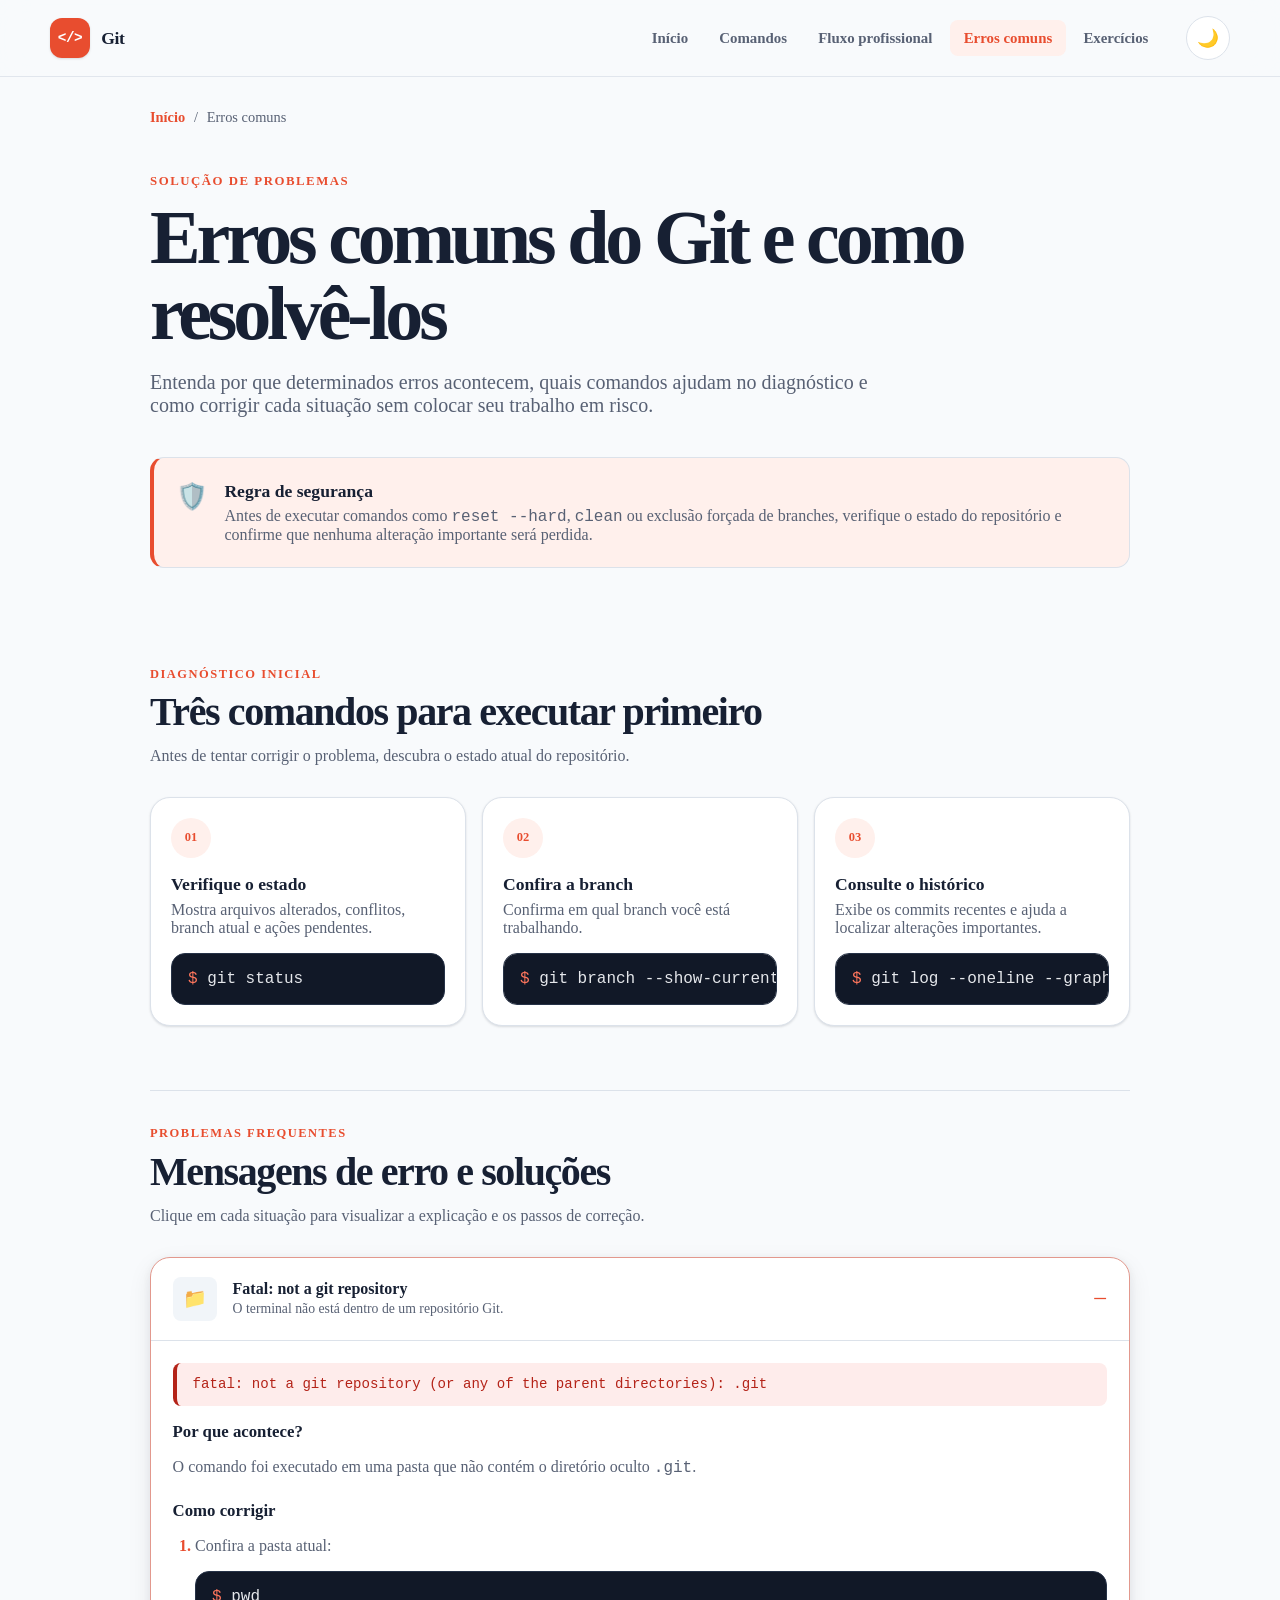
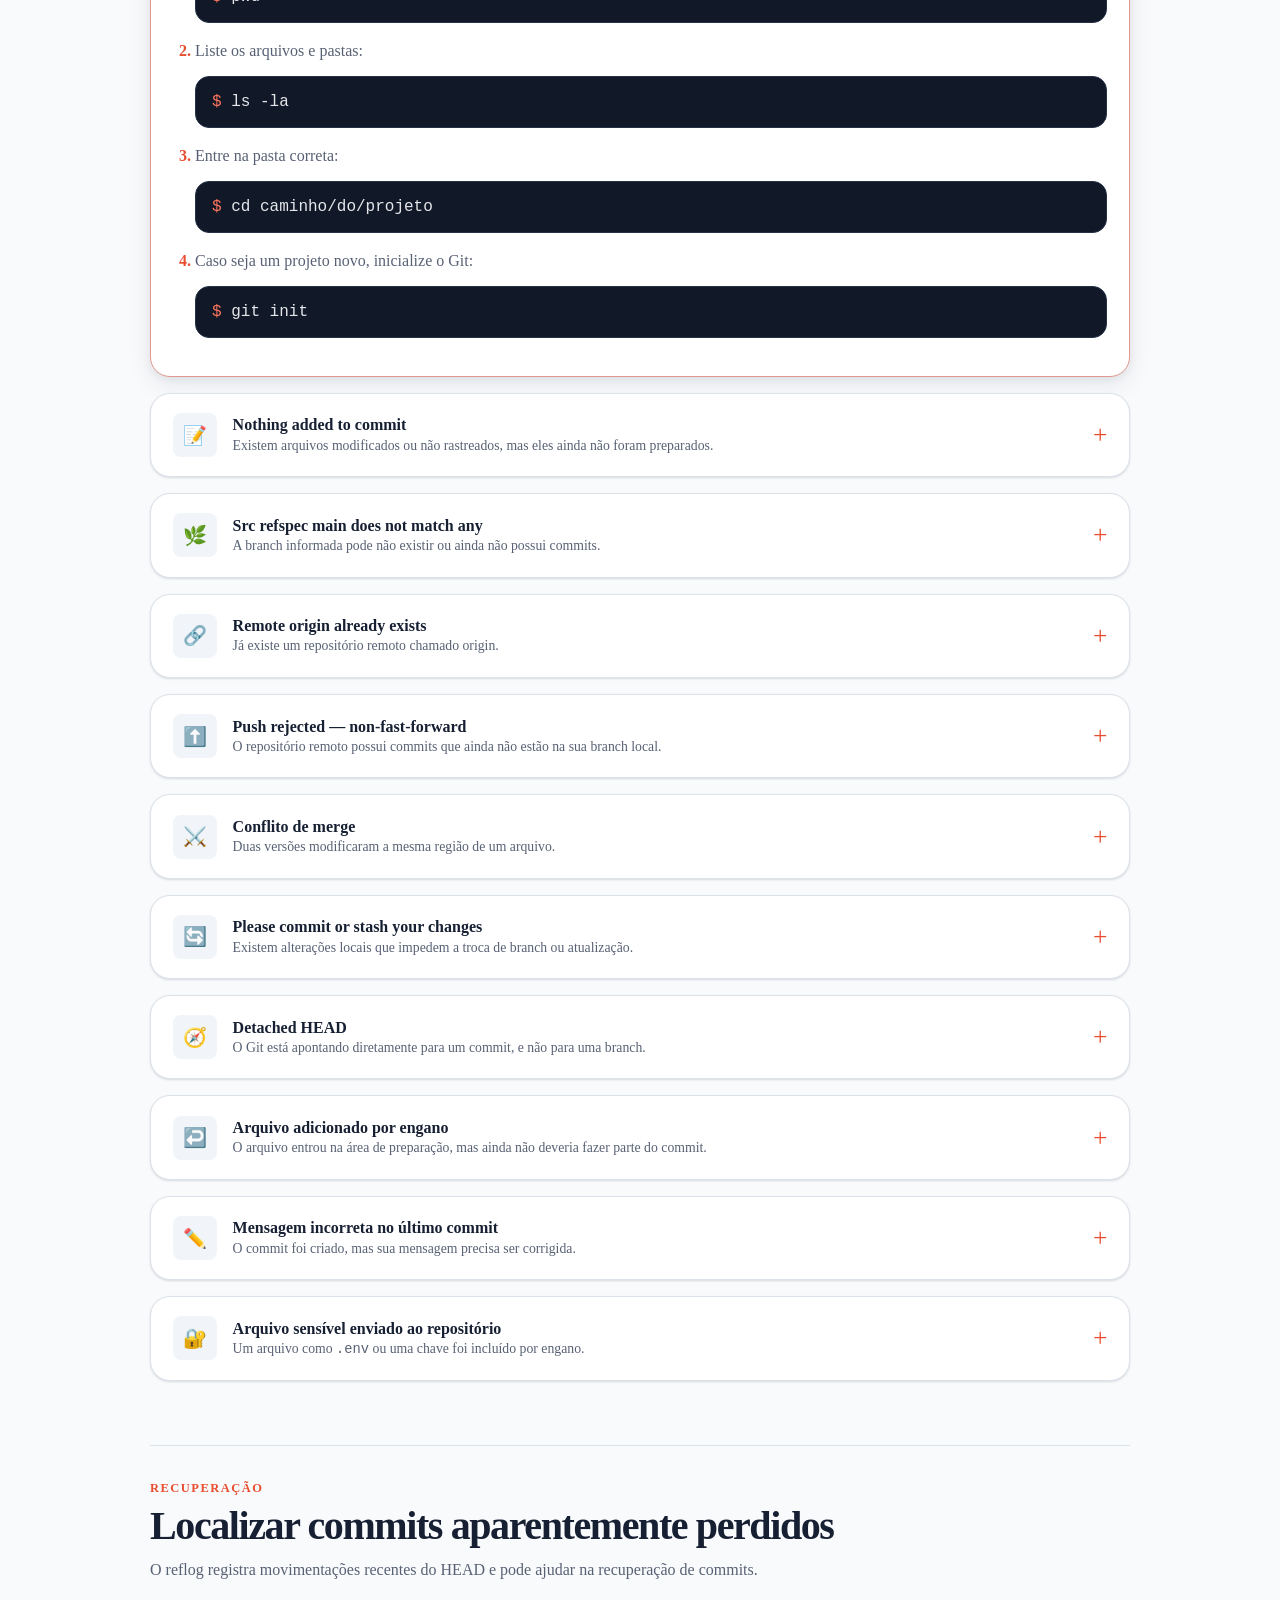
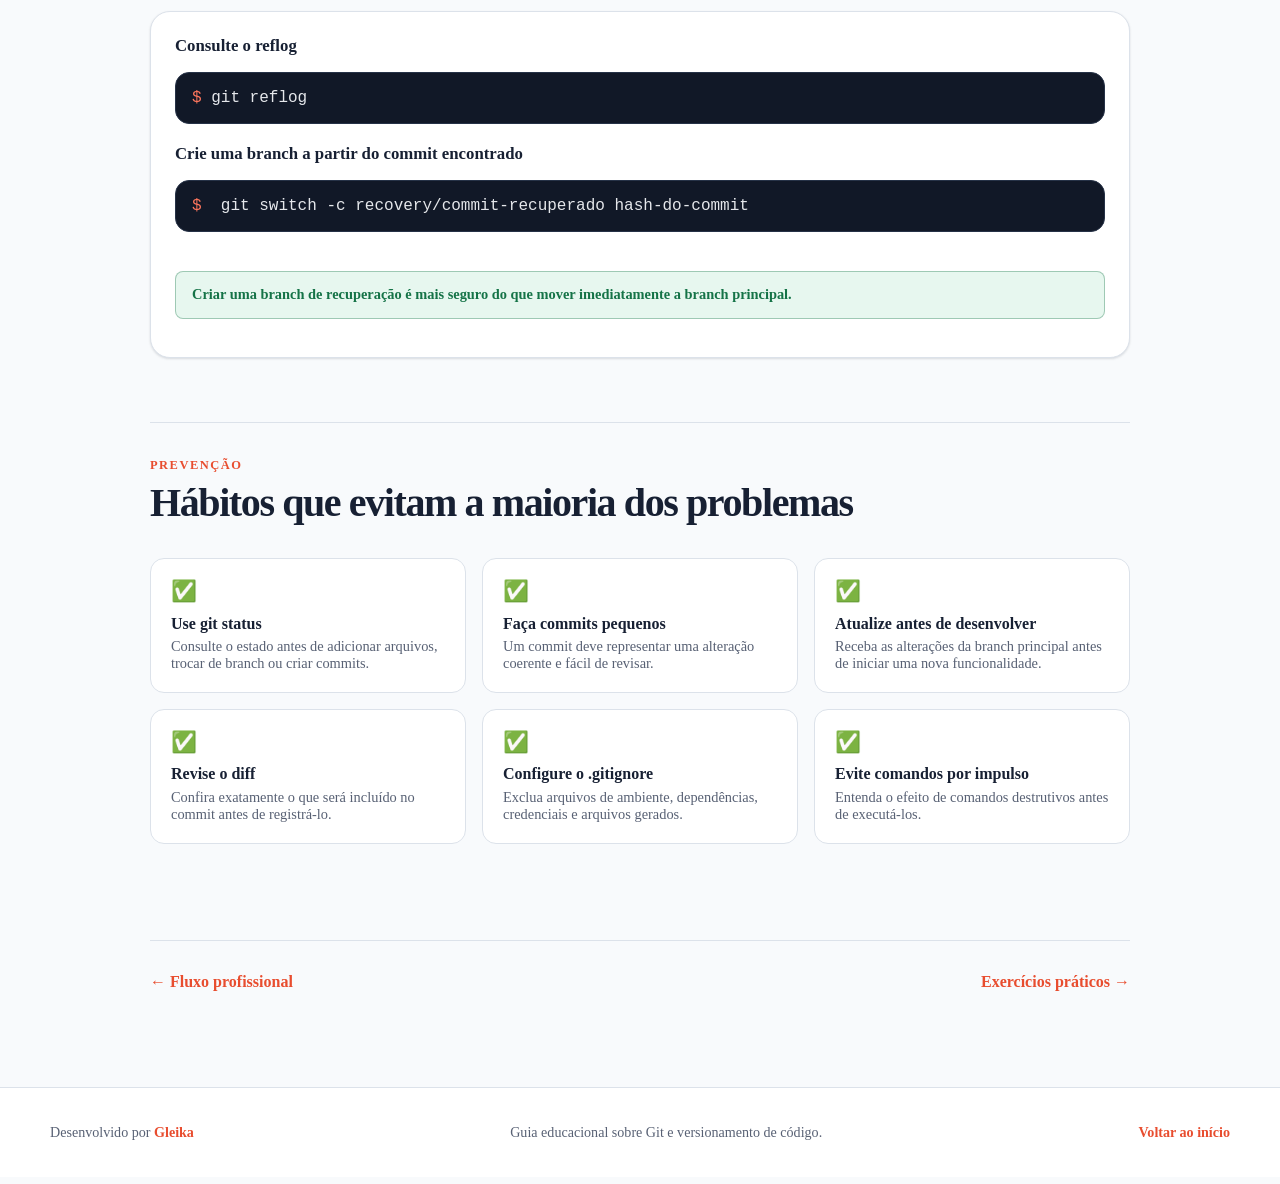
==== commit f242a211: "feat: adiciona exercicios interativos de git" ====
--- a/docs/pages/erros-comuns.html
+++ b/docs/pages/erros-comuns.html
@@ -6,7 +6,7 @@
     <meta name="description" content="Guia de erros comuns do Git com explicações, diagnóstico e soluções seguras."/>
     <meta name="author" content="Gleika Almeida"/>
     <meta name="theme-color" content="#0f172a"/>
-    <title>Erros comuns e soluções — Git Guide</title>
+    <title>Erros comuns e soluções</title>
     <link rel="stylesheet" href="../assets/css/style.css"/>
     <script src="../assets/js/page.js" defer ></script>
   </head>
@@ -19,7 +19,7 @@
 
         <a class="brand" href="../index.html" aria-label="Voltar para a página inicial">
           <span class="brand-icon" aria-hidden="true"> &lt;/&gt; </span>
-          <span class="brand-text">Git Guide</span>
+          <span class="brand-text">Git</span>
         </a>
 
         <nav class="main-navigation" aria-label="Navegação principal">
@@ -38,6 +38,10 @@
 
             <li>
               <a href="./erros-comuns.html" aria-current="page">Erros comuns</a>
+            </li>
+
+            <li>
+              <a href="./exercicios.html">Exercícios</a>
             </li>
           </ul>
         </nav>
@@ -997,8 +1001,8 @@
             ← Fluxo profissional
           </a>
 
-          <a href="../index.html#comandos">
-            Consultar comandos →
+          <a href="./exercicios.html">
+            Exercícios práticos →
           </a>
         </nav>
       </div>
@@ -1009,7 +1013,7 @@
         <p>
           Desenvolvido por
           <a href="https://github.com/Gleika-Almeida" target="_blank" rel="noopener noreferrer">
-            Gleika Almeida
+            Gleika
           </a>
         </p>
 
--- a/docs/assets/css/style.css
+++ b/docs/assets/css/style.css
@@ -2198,6 +2198,269 @@
   font-size: 0.9rem;
 }
 
+/* ==========================================================
+   EXERCÍCIOS INTERATIVOS
+   ========================================================== */
+
+.exercise-progress-panel {
+  margin-bottom: 3rem;
+  padding: 1.5rem;
+
+  border: 1px solid var(--color-border);
+  border-radius: var(--radius-large);
+
+  background-color: var(--color-surface);
+  box-shadow: var(--shadow-medium);
+}
+
+.exercise-progress-header {
+  display: flex;
+  align-items: center;
+  justify-content: space-between;
+  gap: 1.5rem;
+}
+
+.exercise-progress-header h2 {
+  margin: 0.4rem 0 0.35rem;
+  font-size: clamp(1.5rem, 4vw, 2rem);
+}
+
+.exercise-progress-header p {
+  margin: 0;
+  color: var(--color-text-secondary);
+}
+
+.exercise-progress-track {
+  height: 0.8rem;
+  margin-top: 1.5rem;
+  overflow: hidden;
+
+  border-radius: var(--radius-pill);
+  background-color: var(--color-surface-secondary);
+}
+
+#exercise-progress-bar {
+  width: 0;
+  height: 100%;
+
+  border-radius: inherit;
+  background-color: var(--color-primary);
+
+  transition: width var(--transition-normal);
+}
+
+.exercises-list {
+  display: grid;
+  gap: 1.25rem;
+}
+
+.exercise-card {
+  overflow: hidden;
+
+  border: 1px solid var(--color-border);
+  border-radius: var(--radius-large);
+
+  background-color: var(--color-surface);
+  box-shadow: var(--shadow-small);
+
+  transition:
+    border-color var(--transition-fast),
+    box-shadow var(--transition-fast),
+    transform var(--transition-fast);
+}
+
+.exercise-card:hover {
+  border-color:
+    color-mix(
+      in srgb,
+      var(--color-primary) 50%,
+      var(--color-border)
+    );
+
+  box-shadow: var(--shadow-medium);
+  transform: translateY(-2px);
+}
+
+.exercise-card-header {
+  display: flex;
+  align-items: flex-start;
+  justify-content: space-between;
+  gap: 1.5rem;
+
+  padding: 1.4rem;
+  border-bottom: 1px solid var(--color-border);
+}
+
+.exercise-number {
+  color: var(--color-primary);
+  font-size: 0.75rem;
+  font-weight: 850;
+  letter-spacing: 0.1em;
+  text-transform: uppercase;
+}
+
+.exercise-card-header h3 {
+  margin: 0.45rem 0 0;
+  font-size: 1.25rem;
+}
+
+.exercise-complete-label {
+  display: inline-flex;
+  flex-shrink: 0;
+  align-items: center;
+  gap: 0.5rem;
+
+  padding: 0.5rem 0.75rem;
+
+  border: 1px solid var(--color-border);
+  border-radius: var(--radius-pill);
+
+  background-color: var(--color-surface-secondary);
+  color: var(--color-text-secondary);
+
+  font-size: 0.83rem;
+  font-weight: 750;
+  cursor: pointer;
+}
+
+.exercise-complete-label:has(input:checked) {
+  border-color: var(--color-success);
+  background-color: var(--color-success-soft);
+  color: var(--color-success);
+}
+
+.exercise-complete-label input {
+  width: 1rem;
+  height: 1rem;
+  accent-color: var(--color-success);
+}
+
+.exercise-scenario,
+.exercise-task {
+  margin: 1.4rem;
+  padding: 1rem;
+
+  border-radius: var(--radius-medium);
+}
+
+.exercise-scenario {
+  border-left: 4px solid var(--color-primary);
+  background-color: var(--color-primary-soft);
+}
+
+.exercise-scenario p {
+  margin: 0.4rem 0 0;
+  color: var(--color-text-secondary);
+}
+
+.exercise-task {
+  border: 1px solid var(--color-border);
+  background-color: var(--color-surface-secondary);
+}
+
+.exercise-task h4 {
+  margin: 0 0 0.6rem;
+  font-size: 1rem;
+}
+
+.exercise-task p {
+  margin: 0;
+  color: var(--color-text-secondary);
+}
+
+.exercise-task ol {
+  display: grid;
+  gap: 0.45rem;
+
+  margin: 0;
+  padding-left: 1.3rem;
+
+  color: var(--color-text-secondary);
+}
+
+.exercise-answer {
+  margin: 0 1.4rem 1.4rem;
+
+  border: 1px solid var(--color-border);
+  border-radius: var(--radius-medium);
+
+  background-color: var(--color-background);
+}
+
+.exercise-answer summary {
+  padding: 0.9rem 1rem;
+
+  color: var(--color-primary);
+  font-weight: 800;
+  cursor: pointer;
+}
+
+.exercise-answer[open] summary {
+  border-bottom: 1px solid var(--color-border);
+}
+
+.exercise-answer > .command-sequence {
+  margin: 1rem;
+}
+
+.exercise-answer > p {
+  margin: 1rem;
+  color: var(--color-text-secondary);
+}
+
+.practice-project {
+  padding: 1.5rem;
+
+  border: 1px solid var(--color-border);
+  border-radius: var(--radius-large);
+
+  background:
+    radial-gradient(
+      circle at 90% 10%,
+      color-mix(
+        in srgb,
+        var(--color-primary) 14%,
+        transparent
+      ),
+      transparent 40%
+    ),
+    var(--color-surface);
+
+  box-shadow: var(--shadow-medium);
+}
+
+.practice-project h3 {
+  margin: 0 0 1rem;
+  font-size: 1.3rem;
+}
+
+.practice-project ol {
+  display: grid;
+  gap: 0.65rem;
+
+  margin: 0;
+  padding-left: 1.4rem;
+
+  color: var(--color-text-secondary);
+}
+
+.practice-project li::marker {
+  color: var(--color-primary);
+  font-weight: 900;
+}
+
+@media (max-width: 700px) {
+  .exercise-progress-header,
+  .exercise-card-header {
+    align-items: flex-start;
+    flex-direction: column;
+  }
+
+  .exercise-progress-header .secondary-button {
+    width: 100%;
+  }
+}
+
 @media (max-width: 850px) {
   .diagnostic-grid,
   .prevention-grid {
